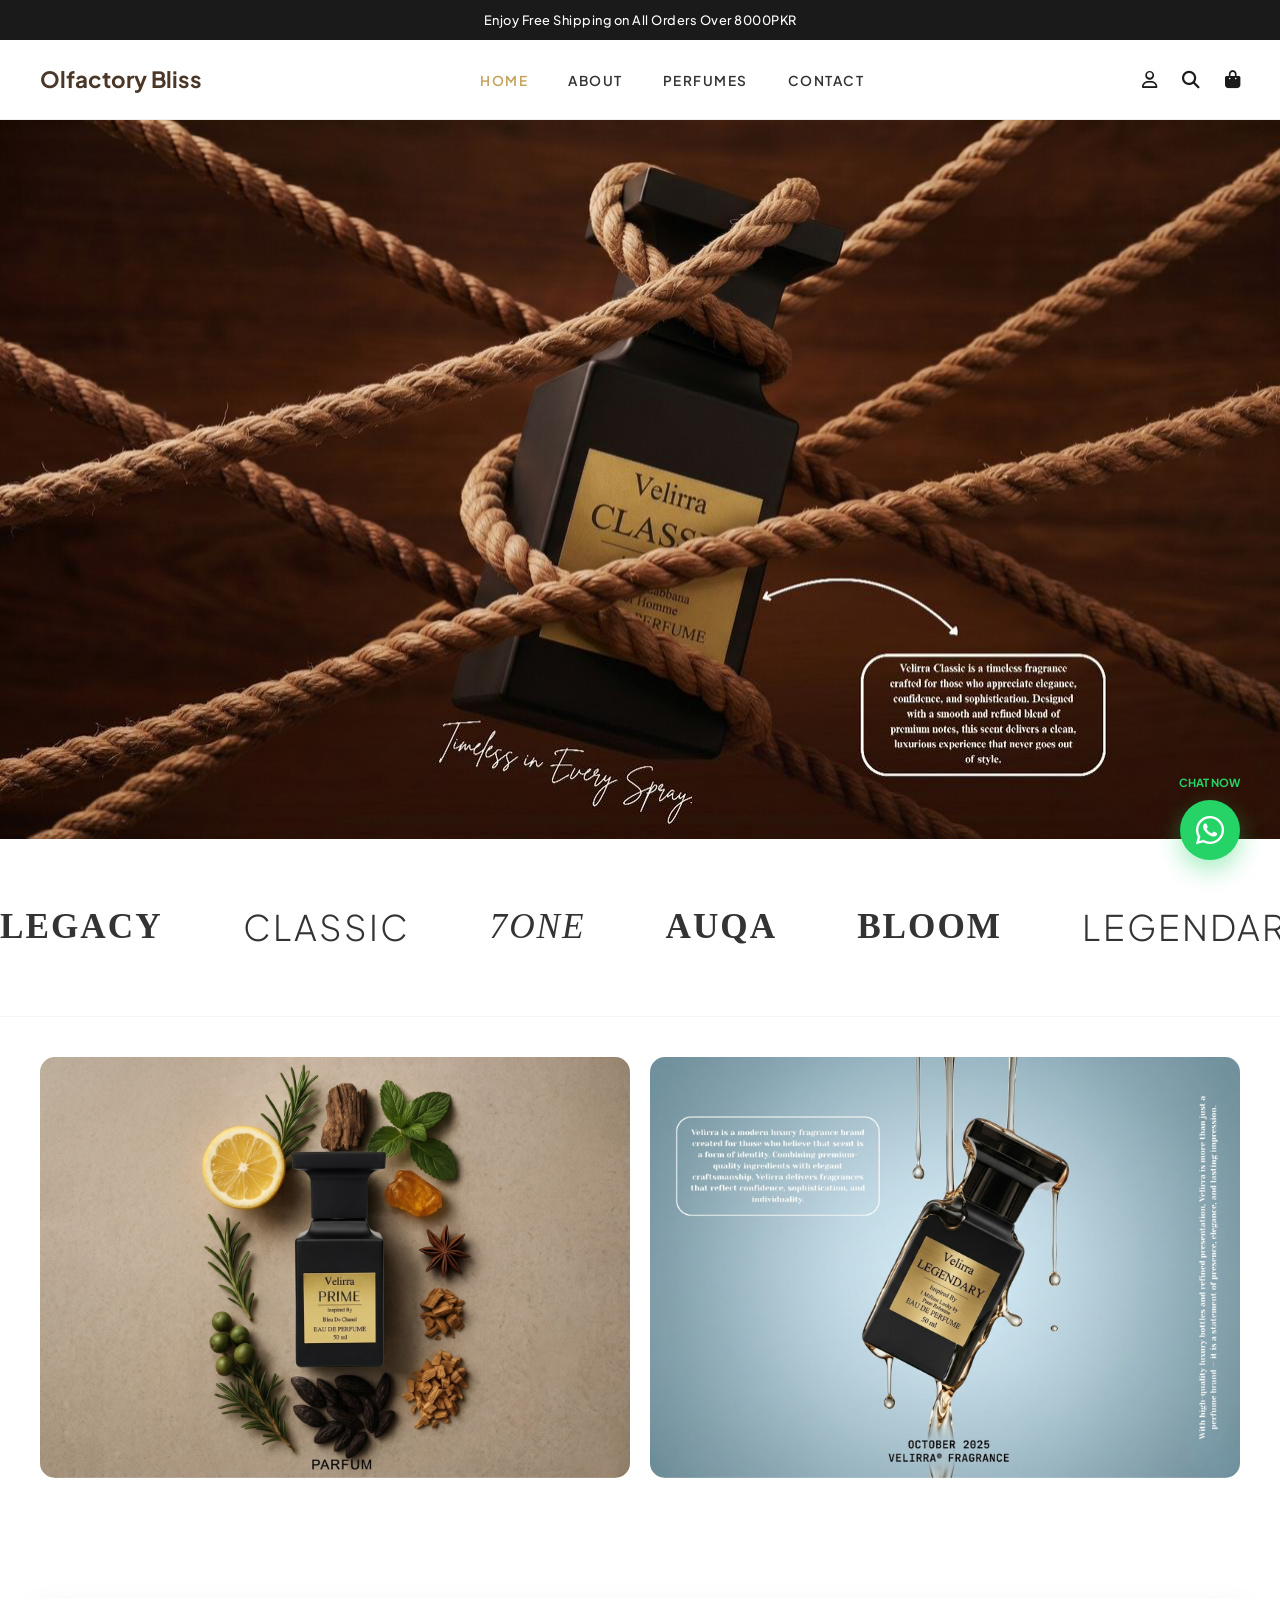
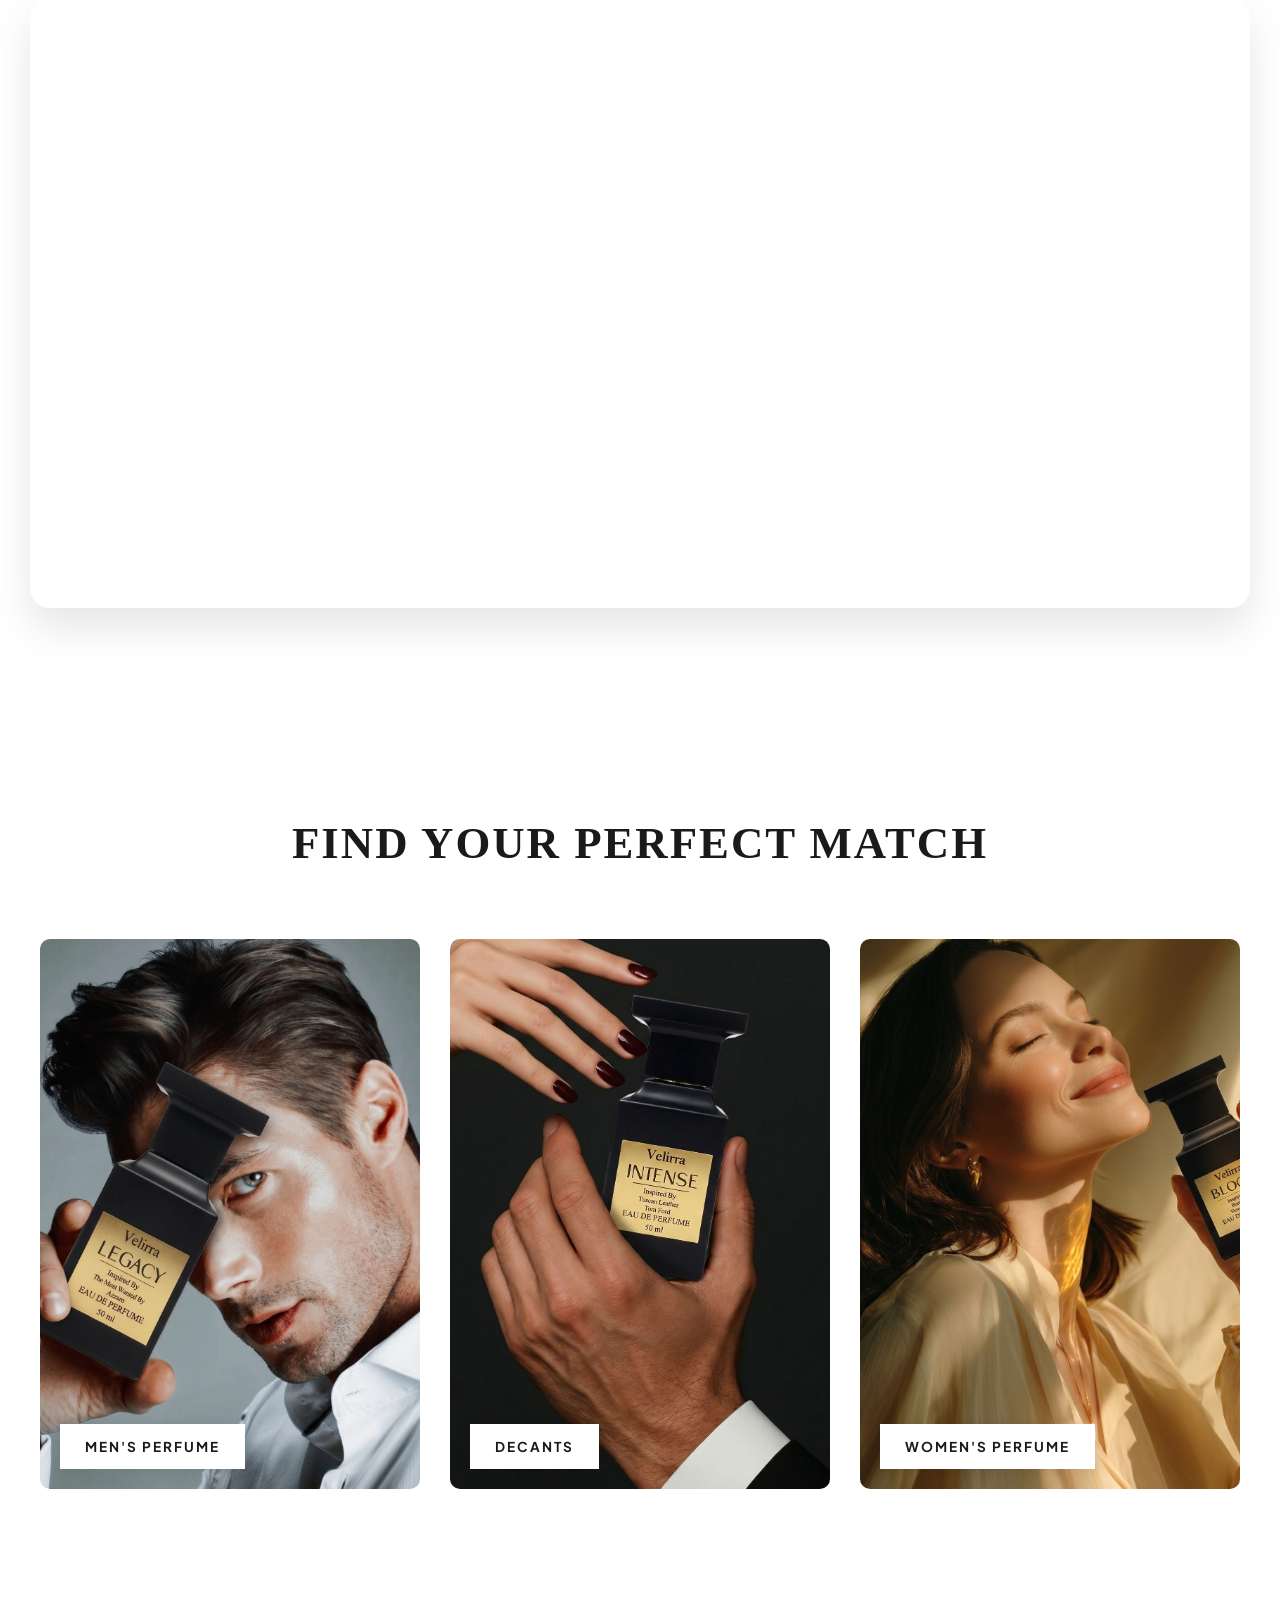
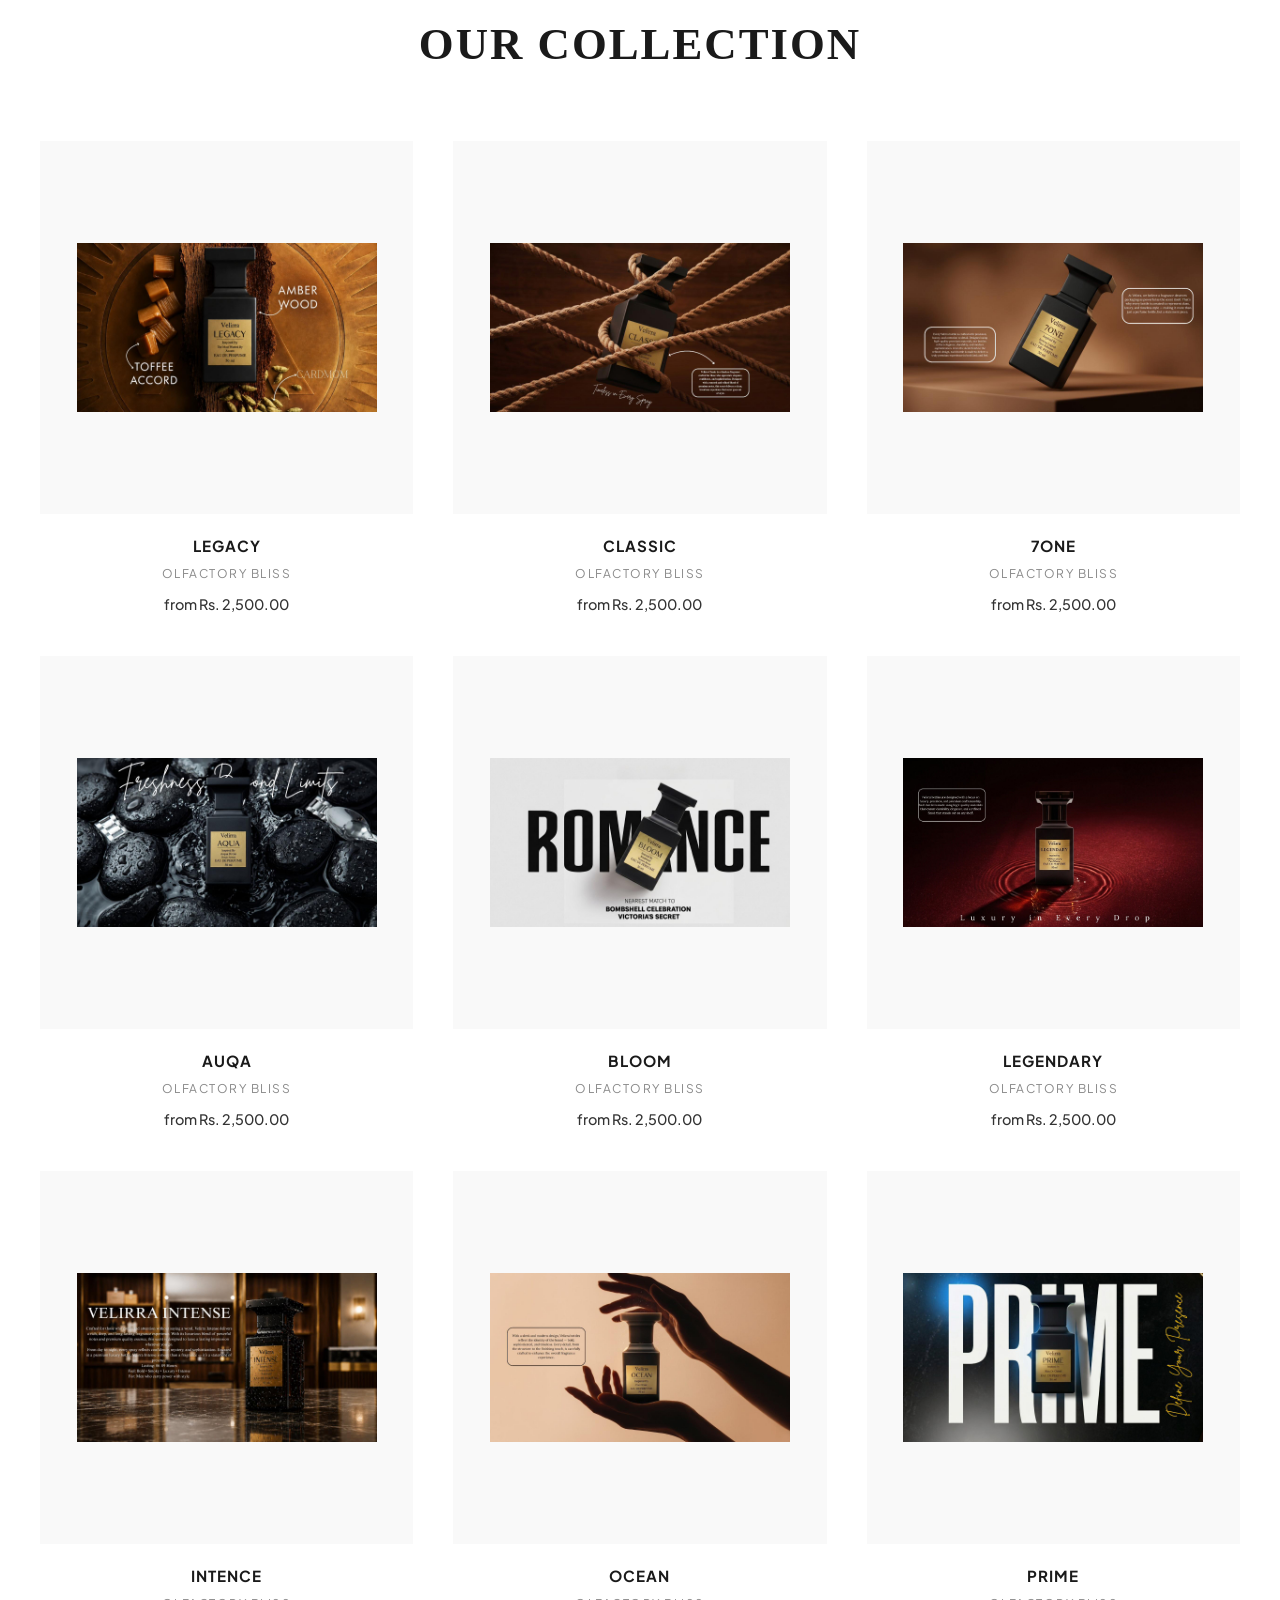
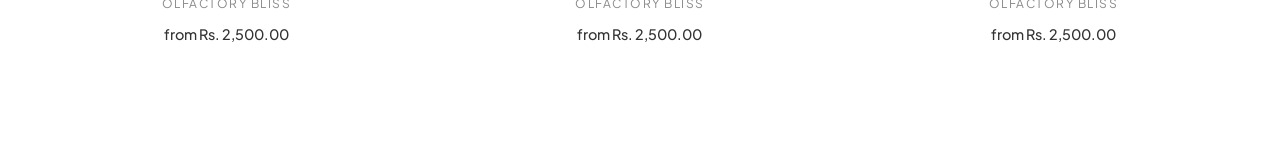
==== index.html @ 588adfa5 "Add files via upload" ====
<!DOCTYPE html>
<html lang="en">

<head>
    <meta charset="UTF-8">
    <meta name="viewport" content="width=device-width, initial-scale=1.0">
    <title>Olfactory Bliss | Luxury Fragrances</title>
    <meta name="description"
        content="Experience the deep, rich tapestry of Arabian fragrance mastery with Olfactory Bliss.">
    <link rel="stylesheet" href="style.css">
    <!-- Google Fonts -->
    <link rel="preconnect" href="https://fonts.googleapis.com">
    <link rel="preconnect" href="https://fonts.gstatic.com" crossorigin>
    <link href="https://fonts.googleapis.com/css2?family=Plus+Jakarta+Sans:wght@300;400;500;600;700&display=swap"
        rel="stylesheet">
    <!-- Font Awesome for Icons -->
    <link rel="stylesheet" href="https://cdnjs.cloudflare.com/ajax/libs/font-awesome/6.5.1/css/all.min.css">
</head>

<body>
    <!-- Top Announcement Bar -->
    <div class="top-bar">
        <p>Enjoy Free Shipping on All Orders Over 8000PKR</p>
    </div>

    <header class="main-header">
        <div class="container header-container">
            <div class="logo">
                <a href="/">
                    <img src="logo.png" alt="Olfactory Bliss" id="main-logo"
                        onerror="this.style.display='none'; this.nextElementSibling.style.display='block'">
                    <span class="logo-text" style="display:none">Olfactory Bliss</span>
                </a>
            </div>

            <nav class="nav-menu">
                <ul>
                    <li><a href="#" class="active">HOME</a></li>
                    <li><a href="#">ABOUT</a></li>
                    <li><a href="#">PERFUMES</a></li>
                    <li><a href="#">CONTACT</a></li>
                </ul>
            </nav>

            <div class="header-actions">
                <a href="#" aria-label="Account"><i class="fa-regular fa-user"></i></a>
                <a href="#" aria-label="Search"><i class="fa-solid fa-magnifying-glass"></i></a>
                <a href="#" aria-label="Cart" class="cart-icon">
                    <i class="fa-solid fa-bag-shopping"></i>
                </a>
            </div>
        </div>
    </header>

    <main>
        <section class="hero">
            <div class="hero-slider" id="hero-slider">
                <div class="slide active" style="background-image: url('legacy.jpeg');"></div>
                <div class="slide" style="background-image: url('classic.jpeg');"></div>
                <div class="slide" style="background-image: url('7one.jpeg');"></div>
                <div class="slide" style="background-image: url('auqa.jpeg');"></div>
                <div class="slide" style="background-image: url('bloom.jpeg');"></div>
                <div class="slide" style="background-image: url('legendary.jpeg');"></div>
                <div class="slide" style="background-image: url('intence.jpeg');"></div>
                <div class="slide" style="background-image: url('ocean.jpeg');"></div>
                <div class="slide" style="background-image: url('prime.jpeg');"></div>
            </div>
        </section>

        <!-- Brand Strip / Marquee -->
        <section class="brand-strip">
            <div class="marquee">
                <div class="marquee-content">
                    <span class="font-serif">LEGACY</span>
                    <span class="font-sans">CLASSIC</span>
                    <span class="font-display">7ONE</span>
                    <span class="font-script">AUQA</span>
                    <span class="font-serif">BLOOM</span>
                    <span class="font-sans">LEGENDARY</span>
                    <span class="font-display">INTENCE</span>
                    <span class="font-script">OCEAN</span>
                    <span class="font-serif">PRIME</span>
                    <!-- Duplicate for seamless loop -->
                    <span class="font-serif">LEGACY</span>
                    <span class="font-sans">CLASSIC</span>
                    <span class="font-display">7ONE</span>
                    <span class="font-script">AUQA</span>
                    <span class="font-serif">BLOOM</span>
                    <span class="font-sans">LEGENDARY</span>
                    <span class="font-display">INTENCE</span>
                    <span class="font-script">OCEAN</span>
                    <span class="font-serif">PRIME</span>
                </div>
            </div>
        </section>

        <!-- Featured Section -->
        <section class="featured-section">
            <div class="container featured-container">
                <div class="featured-card">
                    <img src="prime cover.jpeg" alt="Prime Cover">
                </div>
                <div class="featured-card">
                    <img src="legendary cover.jpeg" alt="Legendary Cover">
                </div>
            </div>
        </section>

        <!-- Video Section -->
        <section class="video-section">
            <div class="video-container">
                <video autoplay muted loop playsinline class="brand-video">
                    <source src="vedio.mp4" type="video/mp4">
                    Your browser does not support the video tag.
                </video>
            </div>
        </section>

        <!-- Match Section -->
        <section class="match-section">
            <div class="container">
                <h2 class="section-title">FIND YOUR PERFECT MATCH</h2>
                <div class="match-grid">
                    <div class="match-card">
                        <img src="men.jpeg" alt="Men's Perfume">
                        <div class="match-label">MEN'S PERFUME</div>
                    </div>
                    <div class="match-card">
                        <img src="unisex.jpeg" alt="Decants">
                        <div class="match-label">DECANTS</div>
                    </div>
                    <div class="match-card">
                        <img src="women.jpeg" alt="Women's Perfume">
                        <div class="match-label">WOMEN'S PERFUME</div>
                    </div>
                </div>
            </div>
        </section>

        <!-- Collection Section -->
        <section class="collection-section">
            <div class="container">
                <h2 class="section-title">OUR COLLECTION</h2>
                <div class="product-grid">
                    <div class="product-card">
                        <div class="product-img-wrapper">
                            <img src="legacy.jpeg" alt="Legacy">
                        </div>
                        <div class="product-info">
                            <h3 class="product-name">LEGACY</h3>
                            <p class="product-brand">OLFACTORY BLISS</p>
                            <p class="product-price">from Rs. 2,500.00</p>
                        </div>
                    </div>
                    <div class="product-card">
                        <div class="product-img-wrapper">
                            <img src="classic.jpeg" alt="Classic">
                        </div>
                        <div class="product-info">
                            <h3 class="product-name">CLASSIC</h3>
                            <p class="product-brand">OLFACTORY BLISS</p>
                            <p class="product-price">from Rs. 2,500.00</p>
                        </div>
                    </div>
                    <div class="product-card">
                        <div class="product-img-wrapper">
                            <img src="7one.jpeg" alt="7One">
                        </div>
                        <div class="product-info">
                            <h3 class="product-name">7ONE</h3>
                            <p class="product-brand">OLFACTORY BLISS</p>
                            <p class="product-price">from Rs. 2,500.00</p>
                        </div>
                    </div>
                    <div class="product-card">
                        <div class="product-img-wrapper">
                            <img src="aqua.jpeg" alt="Auqa">
                        </div>
                        <div class="product-info">
                            <h3 class="product-name">AUQA</h3>
                            <p class="product-brand">OLFACTORY BLISS</p>
                            <p class="product-price">from Rs. 2,500.00</p>
                        </div>
                    </div>
                    <div class="product-card">
                        <div class="product-img-wrapper">
                            <img src="bloom.jpeg" alt="Bloom">
                        </div>
                        <div class="product-info">
                            <h3 class="product-name">BLOOM</h3>
                            <p class="product-brand">OLFACTORY BLISS</p>
                            <p class="product-price">from Rs. 2,500.00</p>
                        </div>
                    </div>
                    <div class="product-card">
                        <div class="product-img-wrapper">
                            <img src="legendary.jpeg" alt="Legendary">
                        </div>
                        <div class="product-info">
                            <h3 class="product-name">LEGENDARY</h3>
                            <p class="product-brand">OLFACTORY BLISS</p>
                            <p class="product-price">from Rs. 2,500.00</p>
                        </div>
                    </div>
                    <div class="product-card">
                        <div class="product-img-wrapper">
                            <img src="intence.jpeg" alt="Intence">
                        </div>
                        <div class="product-info">
                            <h3 class="product-name">INTENCE</h3>
                            <p class="product-brand">OLFACTORY BLISS</p>
                            <p class="product-price">from Rs. 2,500.00</p>
                        </div>
                    </div>
                    <div class="product-card">
                        <div class="product-img-wrapper">
                            <img src="ocean.jpeg" alt="Ocean">
                        </div>
                        <div class="product-info">
                            <h3 class="product-name">OCEAN</h3>
                            <p class="product-brand">OLFACTORY BLISS</p>
                            <p class="product-price">from Rs. 2,500.00</p>
                        </div>
                    </div>
                    <div class="product-card">
                        <div class="product-img-wrapper">
                            <img src="prime.jpeg" alt="Prime">
                        </div>
                        <div class="product-info">
                            <h3 class="product-name">PRIME</h3>
                            <p class="product-brand">OLFACTORY BLISS</p>
                            <p class="product-price">from Rs. 2,500.00</p>
                        </div>
                    </div>
                </div>
            </div>
        </section>

        <!-- WhatsApp Floating Button -->
        <div class="whatsapp-sticky">
            <p class="chat-text">Chat Now</p>
            <a href="https://wa.me/923710738971" target="_blank" class="whatsapp-btn" aria-label="Chat on WhatsApp">
                <i class="fa-brands fa-whatsapp"></i>
            </a>
        </div>
    </main>

    <script src="script.js"></script>
</body>

</html>
---- style.css ----
:root {
    --primary-color: #000000;
    --text-color: #1a1a1a;
    --light-text: #666666;
    --bg-color: #ffffff;
    --accent-gold: #c5a059;
    --whatsapp-green: #25d366;
    --transition: all 0.4s ease;
    --header-height: 80px;
    --top-bar-height: 40px;
}

* {
    margin: 0;
    padding: 0;
    box-sizing: border-box;
}

body {
    font-family: 'Plus Jakarta Sans', sans-serif;
    color: var(--text-color);
    background-color: var(--bg-color);
    line-height: 1.6;
    overflow-x: hidden;
}

a {
    text-decoration: none;
    color: inherit;
    transition: var(--transition);
}

ul {
    list-style: none;
}

.container {
    max-width: 1400px;
    margin: 0 auto;
    padding: 0 40px;
}

/* Top Announcement Bar */
.top-bar {
    height: var(--top-bar-height);
    background-color: #1a1a1a;
    color: white;
    display: flex;
    justify-content: center;
    align-items: center;
    font-size: 0.8rem;
    font-weight: 500;
    letter-spacing: 0.5px;
}

/* Header */
.main-header {
    height: var(--header-height);
    background: white;
    display: flex;
    align-items: center;
    position: sticky;
    top: 0;
    z-index: 1000;
    border-bottom: 1px solid #f0f0f0;
}

.header-container {
    width: 100%;
    display: flex;
    justify-content: space-between;
    align-items: center;
}

.logo img {
    height: 45px;
    width: auto;
}

.logo-text {
    font-size: 1.4rem;
    font-weight: 700;
    color: #4a3728;
}

.nav-menu ul {
    display: flex;
    gap: 40px;
}

.nav-menu ul li a {
    font-size: 0.85rem;
    font-weight: 600;
    letter-spacing: 1.5px;
    color: #333;
    text-transform: uppercase;
}

.nav-menu ul li a:hover,
.nav-menu ul li a.active {
    color: var(--accent-gold);
}

.header-actions {
    display: flex;
    gap: 25px;
    font-size: 1.1rem;
}

/* Hero Slider - Optimized for 2048x1151 */
.hero {
    width: 100%;
    /* Maintain the specific aspect ratio provided */
    aspect-ratio: 2048 / 1151;
    max-width: 2048px;
    margin: 0 auto;
    position: relative;
    overflow: hidden;
    background-color: #ffffff;
}

.hero-slider {
    width: 100%;
    height: 100%;
}

.slide {
    position: absolute;
    top: 0;
    left: 0;
    width: 100%;
    height: 100%;
    /* Ensure the full image is shown */
    background-size: 100% 100%;
    /* Since we've set the aspect ratio of the container, 100% 100% is safe */
    background-position: center;
    background-repeat: no-repeat;
    opacity: 0;
    transition: opacity 0.8s ease-in-out;
}

.slide.active {
    opacity: 1;
}

/* Brand Strip / Marquee */
.brand-strip {
    padding: 60px 0;
    background: #fff;
    overflow: hidden;
    border-bottom: 1px solid #f5f5f5;
}

.marquee {
    display: flex;
    overflow: hidden;
    user-select: none;
}

.marquee-content {
    display: flex;
    gap: 80px;
    animation: scroll 30s linear infinite;
    align-items: center;
}

.marquee-content span {
    font-size: 2.2rem;
    color: #333;
    letter-spacing: 2px;
    white-space: nowrap;
}

/* Different Font Styles */
.font-serif {
    font-family: 'Playfair Display', serif;
    font-weight: 700;
}

.font-sans {
    font-family: 'Plus Jakarta Sans', sans-serif;
    font-weight: 300;
    letter-spacing: 6px;
}

.font-display {
    font-family: 'Playfair Display', serif;
    font-style: italic;
    font-weight: 400;
}

.font-script {
    font-family: 'Playfair Display', serif;
    font-weight: 900;
    letter-spacing: -1px;
}

@keyframes scroll {
    from {
        transform: translateX(0);
    }

    to {
        transform: translateX(-50%);
    }
}

/* Featured Section */
.featured-section {
    padding: 40px 0 100px;
}

.featured-container {
    display: flex;
    gap: 20px;
}

.featured-card {
    flex: 1;
    border-radius: 15px;
    overflow: hidden;
    transition: transform 0.5s ease;
}

.featured-card:hover {
    transform: translateY(-10px);
}

.featured-card img {
    width: 100%;
    height: auto;
    display: block;
    object-fit: cover;
}

/* Match Section */
.match-section {
    padding: 100px 0 60px;
}

.section-title {
    text-align: center;
    font-family: 'Playfair Display', serif;
    font-size: 2.8rem;
    font-weight: 700;
    margin-bottom: 60px;
    letter-spacing: 2px;
}

.match-grid {
    display: grid;
    grid-template-columns: repeat(3, 1fr);
    gap: 30px;
}

.match-card {
    position: relative;
    border-radius: 10px;
    overflow: hidden;
    height: 550px;
}

.match-card img {
    width: 100%;
    height: 100%;
    object-fit: cover;
    transition: transform 0.8s ease;
}

.match-card:hover img {
    transform: scale(1.08);
}

.match-label {
    position: absolute;
    bottom: 20px;
    left: 20px;
    background: white;
    padding: 12px 25px;
    font-size: 0.85rem;
    font-weight: 700;
    letter-spacing: 2px;
    box-shadow: 0 5px 15px rgba(0, 0, 0, 0.1);
}

/* Video Section */
.video-section {
    padding: 20px 0 100px;
}

.video-container {
    width: 100%;
    max-width: 1500px;
    margin: 0 auto;
    padding: 0 30px;
}

.brand-video {
    width: 100%;
    height: auto;
    border-radius: 20px;
    box-shadow: 0 20px 40px rgba(0, 0, 0, 0.1);
    display: block;
}

/* Collection Section */
.collection-section {
    padding: 60px 0 120px;
}

.product-grid {
    display: grid;
    grid-template-columns: repeat(auto-fill, minmax(280px, 1fr));
    gap: 40px;
}

.product-card {
    background: #fff;
    transition: transform 0.4s ease;
    text-align: center;
}

.product-img-wrapper {
    width: 100%;
    aspect-ratio: 1 / 1;
    background: #f9f9f9;
    padding: 20px;
    margin-bottom: 20px;
    display: flex;
    justify-content: center;
    align-items: center;
    overflow: hidden;
}

.product-img-wrapper img {
    max-width: 90%;
    max-height: 90%;
    object-fit: contain;
    transition: transform 0.6s ease;
}

.product-card:hover .product-img-wrapper img {
    transform: scale(1.1);
}

.product-info {
    padding: 0 10px;
}

.product-name {
    font-size: 0.95rem;
    font-weight: 700;
    letter-spacing: 1px;
    color: #1a1a1a;
    margin-bottom: 5px;
    text-transform: uppercase;
}

.product-brand {
    font-size: 0.75rem;
    color: #888;
    margin-bottom: 10px;
    letter-spacing: 1.5px;
}

.product-price {
    font-size: 0.9rem;
    color: #333;
    font-weight: 500;
}

/* Responsive Grid */
@media (max-width: 1200px) {
    .product-grid {
        grid-template-columns: repeat(3, 1fr);
    }
}

@media (max-width: 768px) {
    .product-grid {
        grid-template-columns: repeat(2, 1fr);
        gap: 20px;
    }

    .product-name {
        font-size: 0.85rem;
    }
}

/* WhatsApp Button */
.whatsapp-sticky {
    position: fixed;
    bottom: 40px;
    right: 40px;
    z-index: 1100;
    display: flex;
    flex-direction: column;
    align-items: center;
    gap: 8px;
}

.chat-text {
    font-size: 0.7rem;
    font-weight: 700;
    color: var(--whatsapp-green);
    text-transform: uppercase;
}

.whatsapp-btn {
    width: 60px;
    height: 60px;
    background-color: var(--whatsapp-green);
    color: white;
    border-radius: 50%;
    display: flex;
    justify-content: center;
    align-items: center;
    font-size: 2rem;
    box-shadow: 0 10px 25px rgba(37, 211, 102, 0.4);
    transition: transform 0.3s ease;
}

.whatsapp-btn:hover {
    transform: scale(1.1);
}

/* Responsive */
@media (max-width: 1024px) {
    .nav-menu {
        display: none;
    }
}

@media (max-width: 768px) {
    .hero {
        height: 60vh;
        /* Better for mobile to avoid tiny image */
    }
}
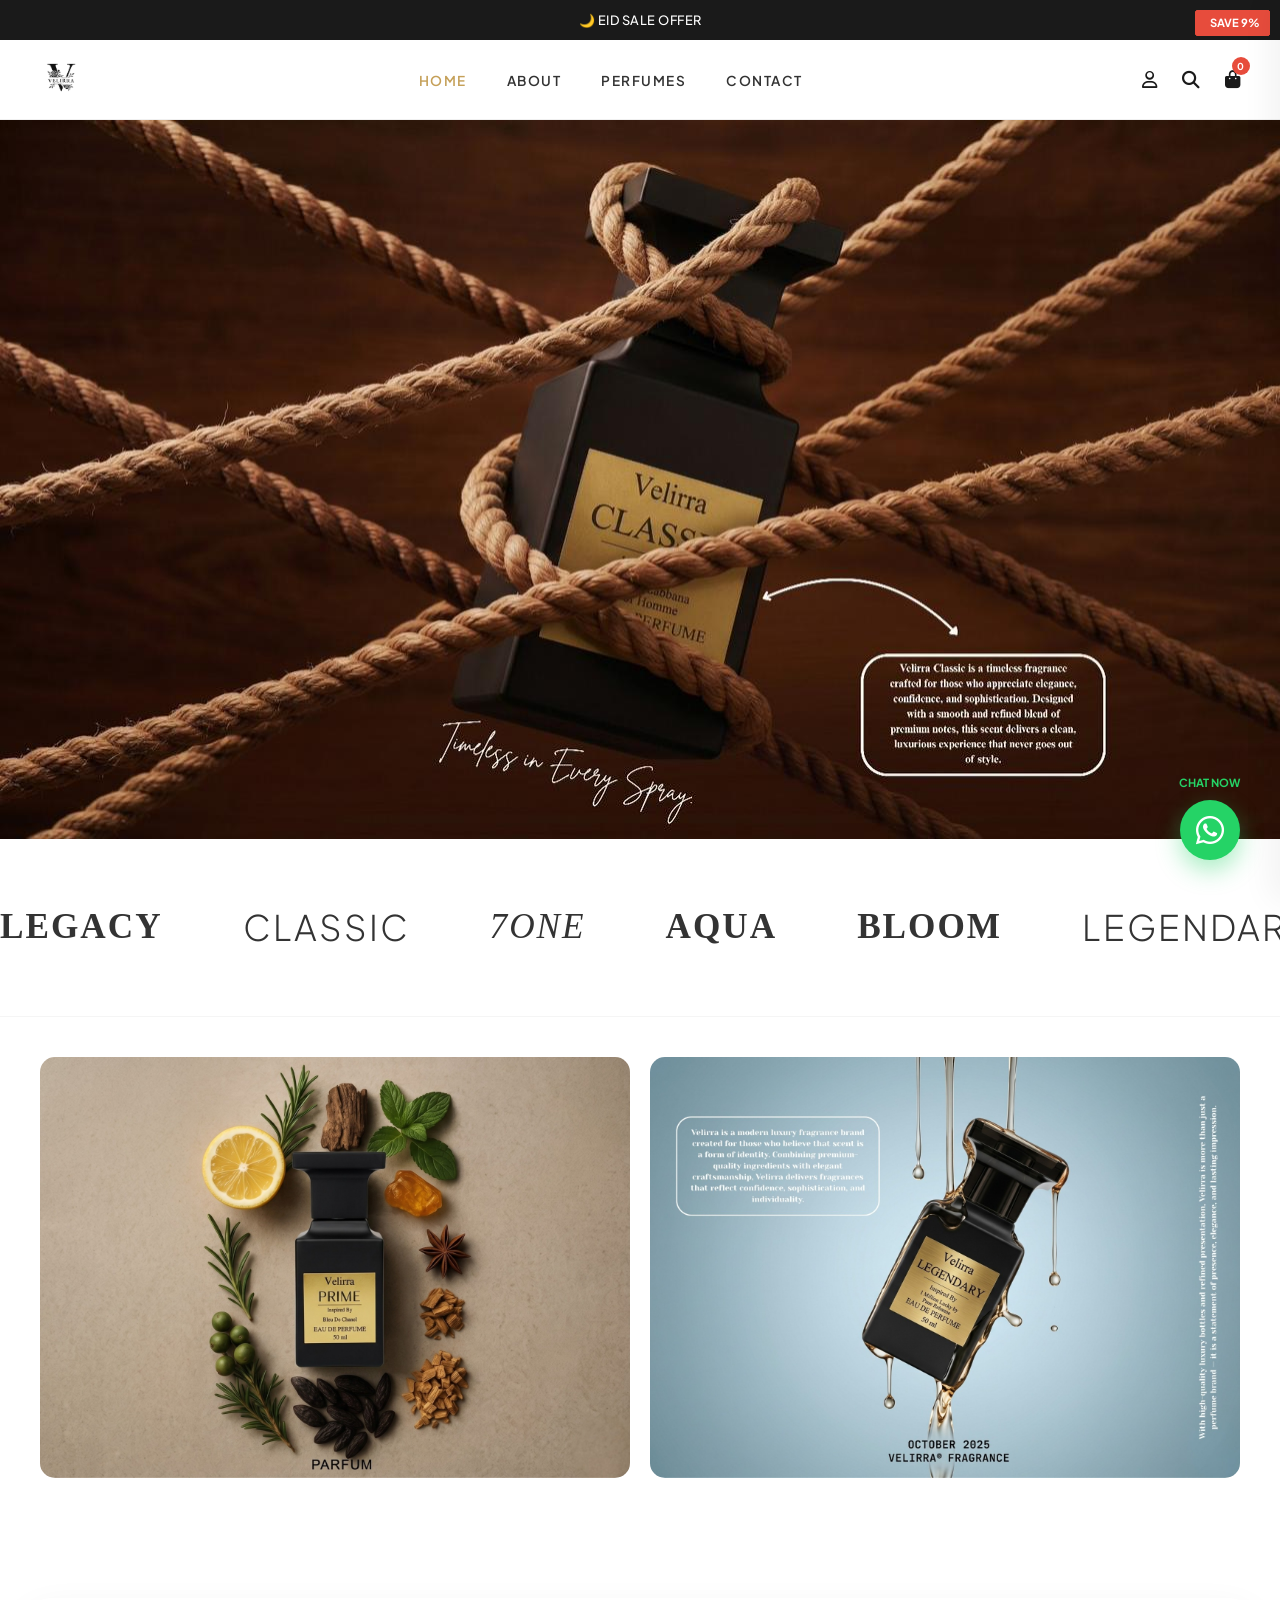
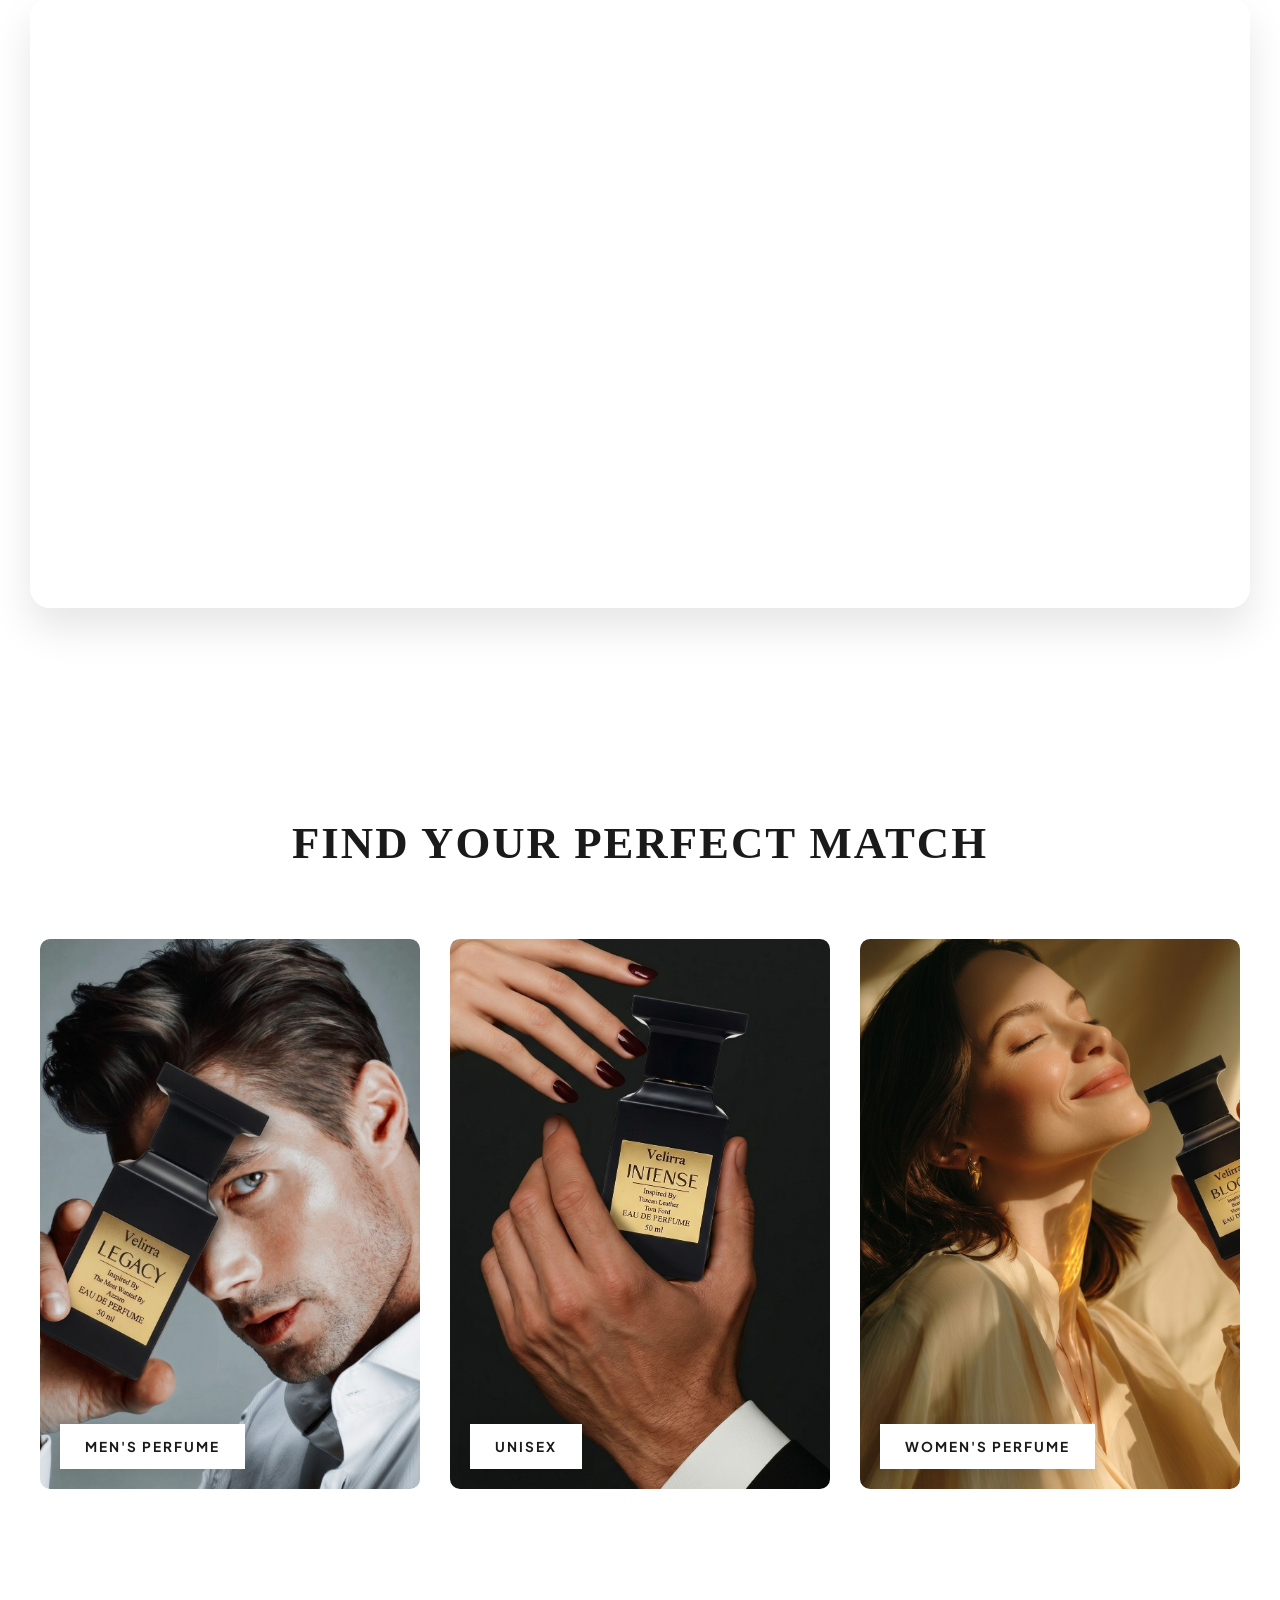
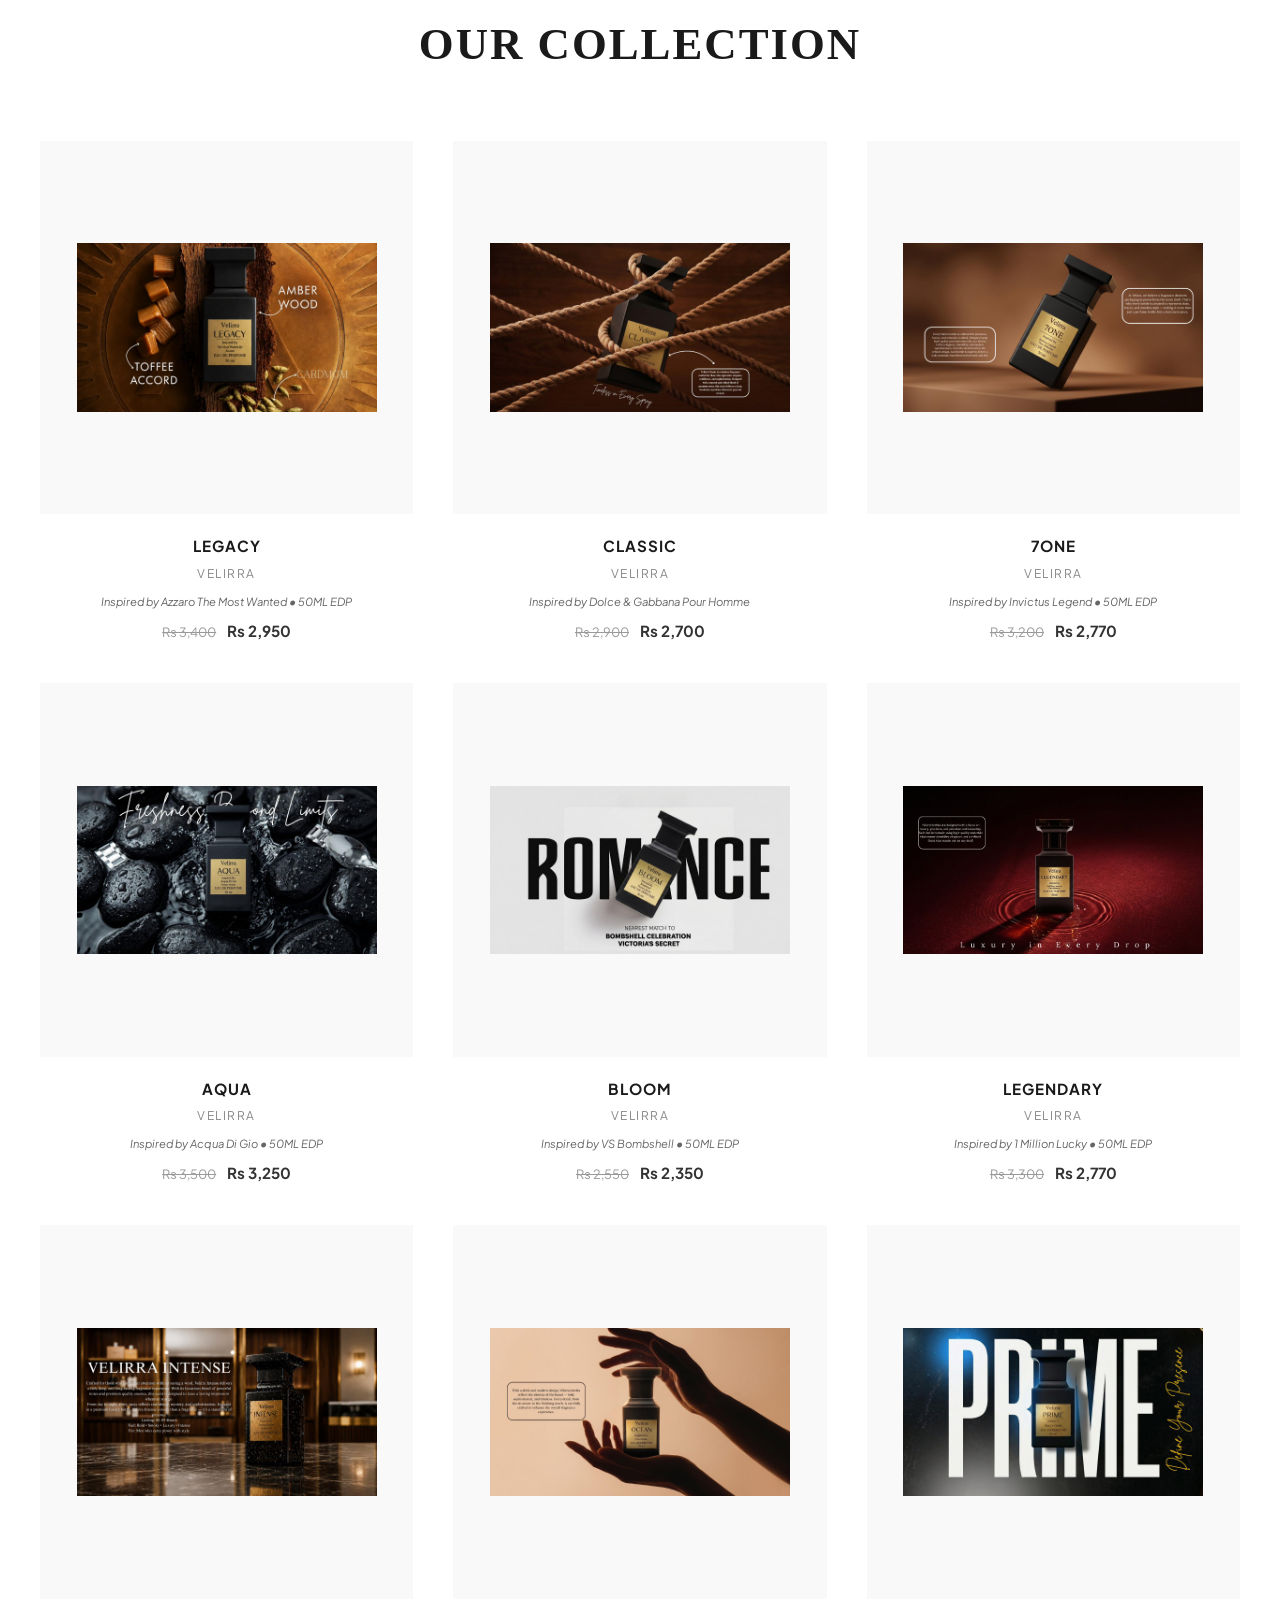
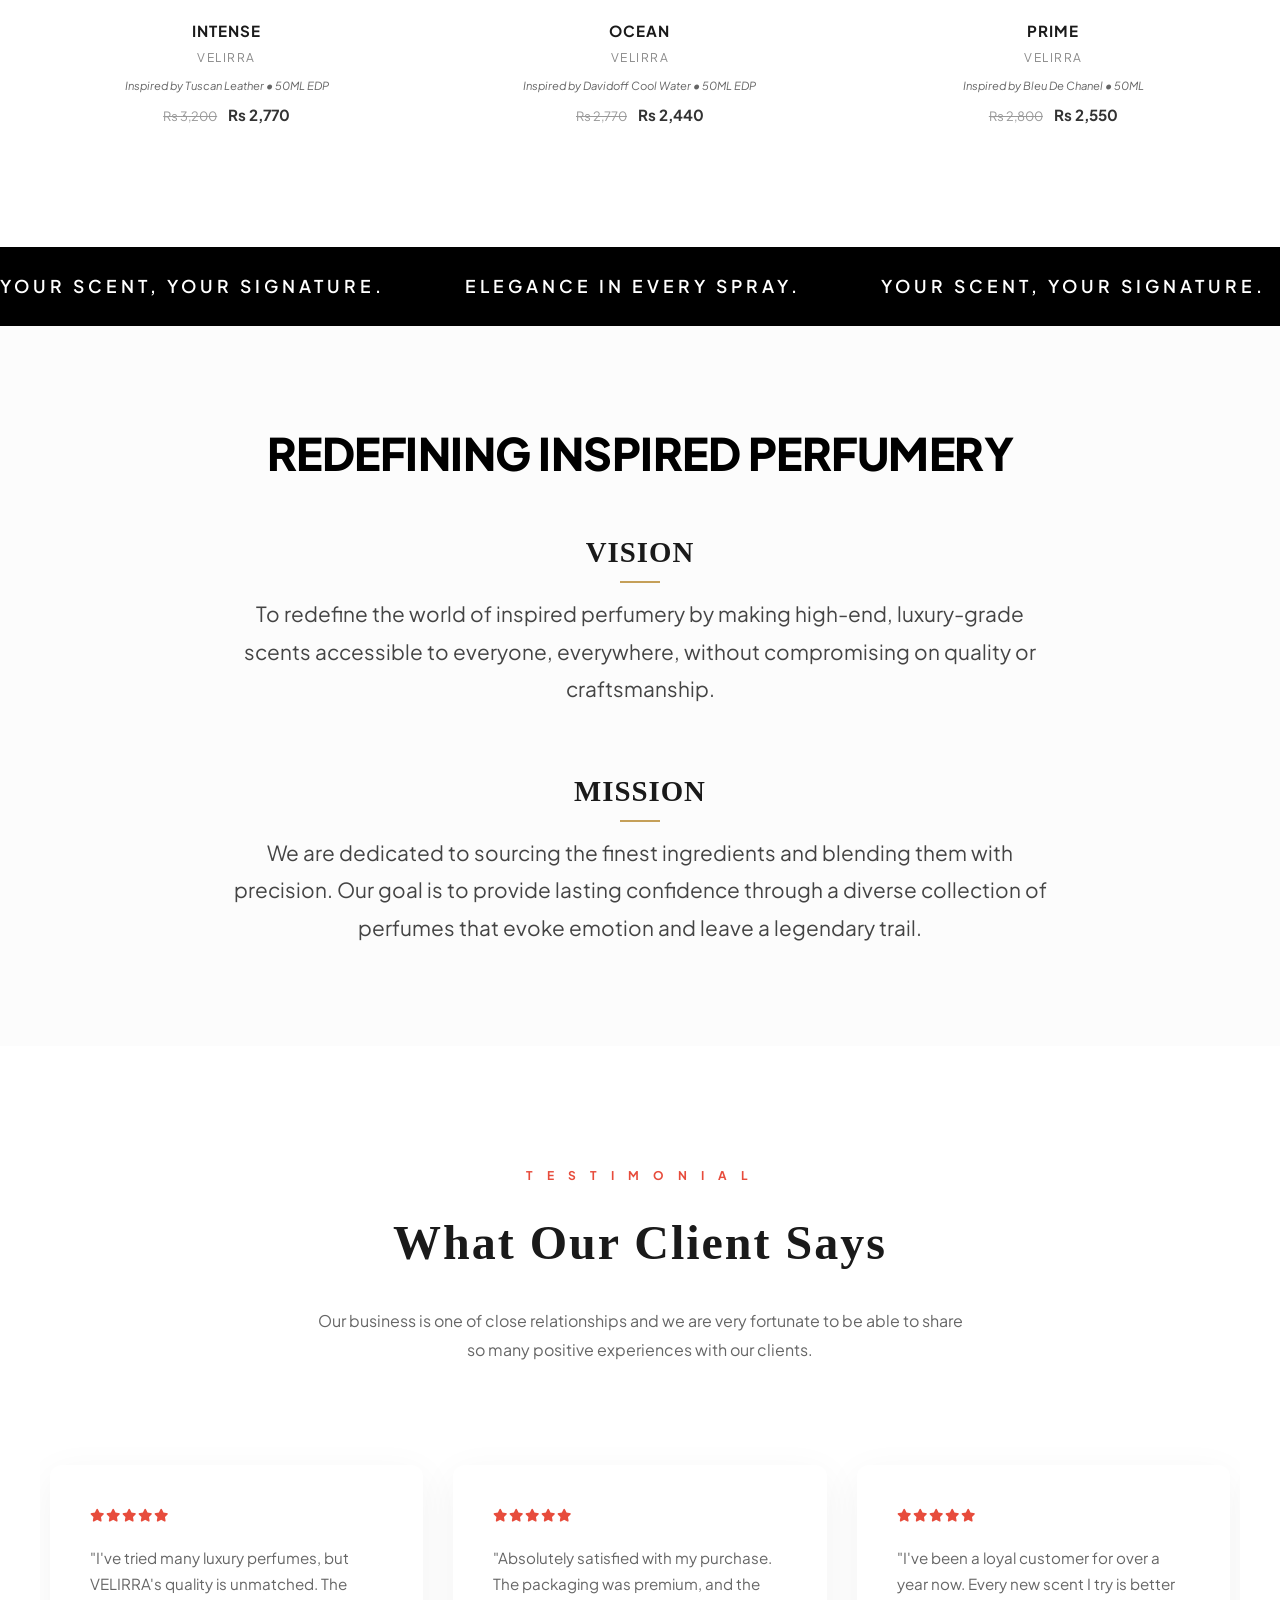
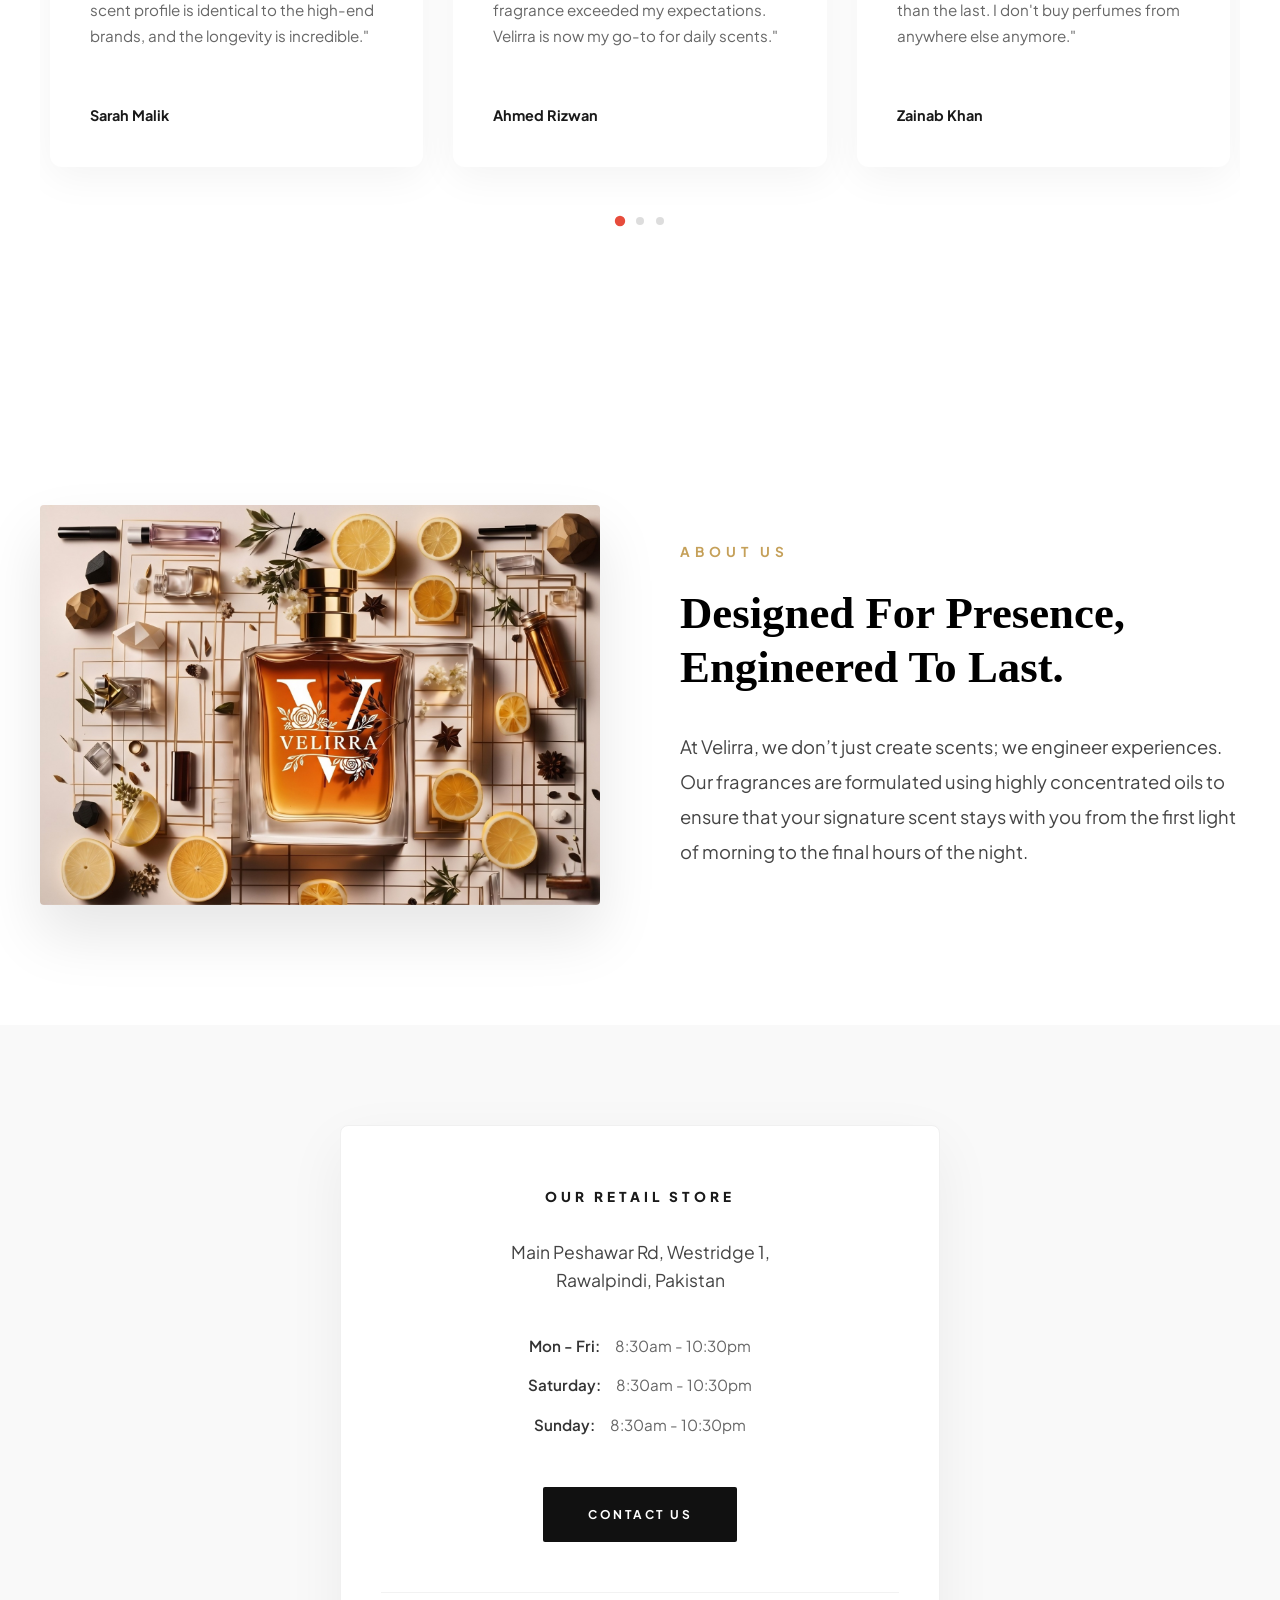
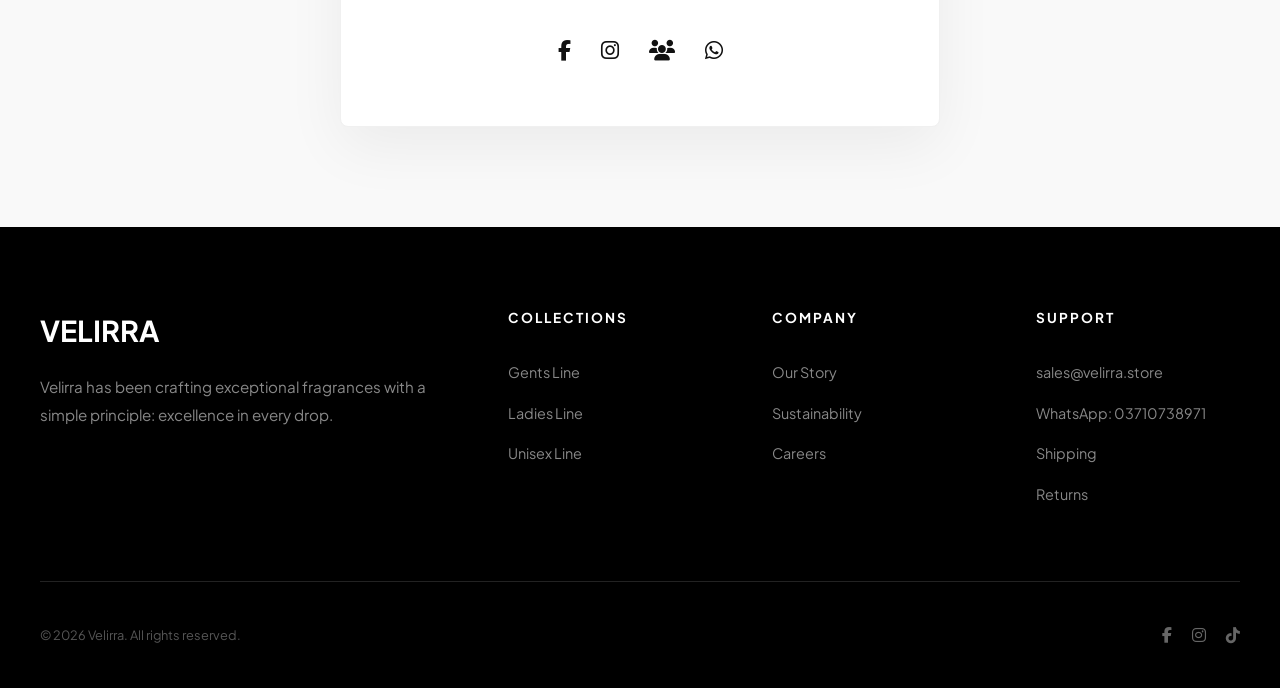
==== commit d8b7bf8b: "Add files via upload" ====
--- a/index.html
+++ b/index.html
@@ -4,9 +4,8 @@
 <head>
     <meta charset="UTF-8">
     <meta name="viewport" content="width=device-width, initial-scale=1.0">
-    <title>Olfactory Bliss | Luxury Fragrances</title>
-    <meta name="description"
-        content="Experience the deep, rich tapestry of Arabian fragrance mastery with Olfactory Bliss.">
+    <title>VELIRRA | Luxury Fragrances</title>
+    <meta name="description" content="Experience the deep, rich tapestry of fragrance mastery with VELIRRA.">
     <link rel="stylesheet" href="style.css">
     <!-- Google Fonts -->
     <link rel="preconnect" href="https://fonts.googleapis.com">
@@ -20,50 +19,91 @@
 <body>
     <!-- Top Announcement Bar -->
     <div class="top-bar">
-        <p>Enjoy Free Shipping on All Orders Over 8000PKR</p>
+        <p>🌙 EID SALE OFFER</p>
     </div>
 
     <header class="main-header">
         <div class="container header-container">
             <div class="logo">
                 <a href="/">
-                    <img src="logo.png" alt="Olfactory Bliss" id="main-logo"
-                        onerror="this.style.display='none'; this.nextElementSibling.style.display='block'">
-                    <span class="logo-text" style="display:none">Olfactory Bliss</span>
+                    <img src="logo.png" alt="VELIRRA" id="main-logo">
                 </a>
             </div>
 
             <nav class="nav-menu">
                 <ul>
                     <li><a href="#" class="active">HOME</a></li>
-                    <li><a href="#">ABOUT</a></li>
-                    <li><a href="#">PERFUMES</a></li>
-                    <li><a href="#">CONTACT</a></li>
+                    <li><a href="#about">ABOUT</a></li>
+                    <li><a href="#perfumes">PERFUMES</a></li>
+                    <li><a href="#contact">CONTACT</a></li>
                 </ul>
             </nav>
 
             <div class="header-actions">
                 <a href="#" aria-label="Account"><i class="fa-regular fa-user"></i></a>
-                <a href="#" aria-label="Search"><i class="fa-solid fa-magnifying-glass"></i></a>
-                <a href="#" aria-label="Cart" class="cart-icon">
+                <a href="#" aria-label="Search" class="search-trigger"><i class="fa-solid fa-magnifying-glass"></i></a>
+                <a href="#" aria-label="Cart" class="cart-trigger">
                     <i class="fa-solid fa-bag-shopping"></i>
+                    <span class="cart-count">0</span>
                 </a>
             </div>
         </div>
     </header>
+
+    <!-- Search Overlay -->
+    <div class="search-overlay">
+        <div class="search-container">
+            <div class="search-header">
+                <input type="text" id="search-input" placeholder="Search for perfumes, notes, inspirations...">
+                <button class="close-search"><i class="fa-solid fa-xmark"></i></button>
+            </div>
+            <div class="search-results" id="search-results"></div>
+        </div>
+    </div>
+
+    <!-- Cart Drawer -->
+    <div class="cart-drawer">
+        <div class="cart-drawer-header">
+            <h3>YOUR CART</h3>
+            <button class="close-cart"><i class="fa-solid fa-xmark"></i></button>
+        </div>
+        <div class="cart-items" id="cart-items-container">
+            <!-- Items will be injected here -->
+            <div class="empty-cart-msg">Your cart is empty</div>
+        </div>
+        <div class="cart-footer">
+            <div class="promo-section">
+                <input type="text" id="promo-input" placeholder="Promo Code">
+                <button id="apply-promo">APPLY</button>
+            </div>
+            <div id="discount-row"
+                style="display: none; justify-content: space-between; margin-bottom: 10px; color: #e74c3c; font-weight: 600;">
+                <span>Discount (20%):</span>
+                <span id="discount-amount">-₨ 0</span>
+            </div>
+            <div class="cart-total">
+                <span>Subtotal:</span>
+                <span id="cart-subtotal">₨ 0</span>
+            </div>
+            <button class="checkout-btn">CHECKOUT ON WHATSAPP</button>
+        </div>
+    </div>
+    <div class="drawer-overlay"></div>
 
     <main>
         <section class="hero">
             <div class="hero-slider" id="hero-slider">
-                <div class="slide active" style="background-image: url('legacy.jpeg');"></div>
-                <div class="slide" style="background-image: url('classic.jpeg');"></div>
-                <div class="slide" style="background-image: url('7one.jpeg');"></div>
-                <div class="slide" style="background-image: url('auqa.jpeg');"></div>
-                <div class="slide" style="background-image: url('bloom.jpeg');"></div>
-                <div class="slide" style="background-image: url('legendary.jpeg');"></div>
-                <div class="slide" style="background-image: url('intence.jpeg');"></div>
-                <div class="slide" style="background-image: url('ocean.jpeg');"></div>
-                <div class="slide" style="background-image: url('prime.jpeg');"></div>
+                <div class="slide active" style="--bg: url('legacy.jpeg'); --mobile-bg: url('legacy_mobile.jpeg');">
+                </div>
+                <div class="slide" style="--bg: url('classic.jpeg'); --mobile-bg: url('classic_mobile.jpeg');"></div>
+                <div class="slide" style="--bg: url('7one.jpeg'); --mobile-bg: url('7one_mobile.jpeg');"></div>
+                <div class="slide" style="--bg: url('aqua.jpeg'); --mobile-bg: url('aqua_mobile.jpeg');"></div>
+                <div class="slide" style="--bg: url('bloom.jpeg'); --mobile-bg: url('bloom_mobile.jpeg');"></div>
+                <div class="slide" style="--bg: url('legendary.jpeg'); --mobile-bg: url('legendary_mobile.jpeg');">
+                </div>
+                <div class="slide" style="--bg: url('intense.jpeg'); --mobile-bg: url('intense_mobile.jpeg');"></div>
+                <div class="slide" style="--bg: url('ocean.jpeg'); --mobile-bg: url('ocean_mobile.jpeg');"></div>
+                <div class="slide" style="--bg: url('prime.jpeg'); --mobile-bg: url('prime_mobile.jpeg');"></div>
             </div>
         </section>
 
@@ -74,20 +114,20 @@
                     <span class="font-serif">LEGACY</span>
                     <span class="font-sans">CLASSIC</span>
                     <span class="font-display">7ONE</span>
-                    <span class="font-script">AUQA</span>
+                    <span class="font-script">AQUA</span>
                     <span class="font-serif">BLOOM</span>
                     <span class="font-sans">LEGENDARY</span>
-                    <span class="font-display">INTENCE</span>
+                    <span class="font-display">INTENSE</span>
                     <span class="font-script">OCEAN</span>
                     <span class="font-serif">PRIME</span>
                     <!-- Duplicate for seamless loop -->
                     <span class="font-serif">LEGACY</span>
                     <span class="font-sans">CLASSIC</span>
                     <span class="font-display">7ONE</span>
-                    <span class="font-script">AUQA</span>
+                    <span class="font-script">AQUA</span>
                     <span class="font-serif">BLOOM</span>
                     <span class="font-sans">LEGENDARY</span>
-                    <span class="font-display">INTENCE</span>
+                    <span class="font-display">INTENSE</span>
                     <span class="font-script">OCEAN</span>
                     <span class="font-serif">PRIME</span>
                 </div>
@@ -106,7 +146,8 @@
             </div>
         </section>
 
-        <!-- Video Section -->
+
+
         <section class="video-section">
             <div class="video-container">
                 <video autoplay muted loop playsinline class="brand-video">
@@ -116,122 +157,221 @@
             </div>
         </section>
 
+
+
         <!-- Match Section -->
         <section class="match-section">
             <div class="container">
                 <h2 class="section-title">FIND YOUR PERFECT MATCH</h2>
                 <div class="match-grid">
-                    <div class="match-card">
+                    <a href="gents.html" class="match-card">
                         <img src="men.jpeg" alt="Men's Perfume">
                         <div class="match-label">MEN'S PERFUME</div>
-                    </div>
-                    <div class="match-card">
+                    </a>
+                    <a href="unisex.html" class="match-card">
                         <img src="unisex.jpeg" alt="Decants">
-                        <div class="match-label">DECANTS</div>
-                    </div>
-                    <div class="match-card">
+                        <div class="match-label">UNISEX</div>
+                    </a>
+                    <a href="ladies.html" class="match-card">
                         <img src="women.jpeg" alt="Women's Perfume">
                         <div class="match-label">WOMEN'S PERFUME</div>
-                    </div>
+                    </a>
                 </div>
             </div>
         </section>
 
         <!-- Collection Section -->
-        <section class="collection-section">
+        <section id="perfumes" class="collection-section">
             <div class="container">
                 <h2 class="section-title">OUR COLLECTION</h2>
                 <div class="product-grid">
-                    <div class="product-card">
-                        <div class="product-img-wrapper">
+                    <!-- Legacy -->
+                    <a href="product-legacy.html" class="product-card">
+                        <div class="product-img-wrapper">
+                            <span class="sale-badge">SAVE 13%</span>
                             <img src="legacy.jpeg" alt="Legacy">
                         </div>
                         <div class="product-info">
                             <h3 class="product-name">LEGACY</h3>
-                            <p class="product-brand">OLFACTORY BLISS</p>
-                            <p class="product-price">from Rs. 2,500.00</p>
-                        </div>
-                    </div>
-                    <div class="product-card">
-                        <div class="product-img-wrapper">
+                            <p class="product-brand">VELIRRA</p>
+                            <p class="product-inspiration">Inspired by Azzaro The Most Wanted • 50ML EDP</p>
+                            <p class="product-price">
+                                <span class="price-original">₨ 3,400</span>
+                                <span class="price-current">₨ 2,950</span>
+                            </p>
+                        </div>
+                    </a>
+                    <!-- Classic -->
+                    <a href="product-classic.html" class="product-card">
+                        <div class="product-img-wrapper">
+                            <span class="sale-badge">SAVE 7%</span>
                             <img src="classic.jpeg" alt="Classic">
                         </div>
                         <div class="product-info">
                             <h3 class="product-name">CLASSIC</h3>
-                            <p class="product-brand">OLFACTORY BLISS</p>
-                            <p class="product-price">from Rs. 2,500.00</p>
-                        </div>
-                    </div>
-                    <div class="product-card">
-                        <div class="product-img-wrapper">
+                            <p class="product-brand">VELIRRA</p>
+                            <p class="product-inspiration">Inspired by Dolce & Gabbana Pour Homme</p>
+                            <p class="product-price">
+                                <span class="price-original">₨ 2,900</span>
+                                <span class="price-current">₨ 2,700</span>
+                            </p>
+                        </div>
+                    </a>
+                    <!-- 7One -->
+                    <a href="product-7one.html" class="product-card">
+                        <div class="product-img-wrapper">
+                            <span class="sale-badge">SAVE 13%</span>
                             <img src="7one.jpeg" alt="7One">
                         </div>
                         <div class="product-info">
                             <h3 class="product-name">7ONE</h3>
-                            <p class="product-brand">OLFACTORY BLISS</p>
-                            <p class="product-price">from Rs. 2,500.00</p>
-                        </div>
-                    </div>
-                    <div class="product-card">
-                        <div class="product-img-wrapper">
-                            <img src="aqua.jpeg" alt="Auqa">
-                        </div>
-                        <div class="product-info">
-                            <h3 class="product-name">AUQA</h3>
-                            <p class="product-brand">OLFACTORY BLISS</p>
-                            <p class="product-price">from Rs. 2,500.00</p>
-                        </div>
-                    </div>
-                    <div class="product-card">
-                        <div class="product-img-wrapper">
+                            <p class="product-brand">VELIRRA</p>
+                            <p class="product-inspiration">Inspired by Invictus Legend • 50ML EDP</p>
+                            <p class="product-price">
+                                <span class="price-original">₨ 3,200</span>
+                                <span class="price-current">₨ 2,770</span>
+                            </p>
+                        </div>
+                    </a>
+                    <!-- Aqua -->
+                    <a href="product-aqua.html" class="product-card">
+                        <div class="product-img-wrapper">
+                            <span class="sale-badge">SAVE 7%</span>
+                            <img src="aqua.jpeg" alt="Aqua">
+                        </div>
+                        <div class="product-info">
+                            <h3 class="product-name">AQUA</h3>
+                            <p class="product-brand">VELIRRA</p>
+                            <p class="product-inspiration">Inspired by Acqua Di Gio • 50ML EDP</p>
+                            <p class="product-price">
+                                <span class="price-original">₨ 3,500</span>
+                                <span class="price-current">₨ 3,250</span>
+                            </p>
+                        </div>
+                    </a>
+                    <!-- Bloom -->
+                    <a href="product-bloom.html" class="product-card">
+                        <div class="product-img-wrapper">
+                            <span class="sale-badge">SAVE 8%</span>
                             <img src="bloom.jpeg" alt="Bloom">
                         </div>
                         <div class="product-info">
                             <h3 class="product-name">BLOOM</h3>
-                            <p class="product-brand">OLFACTORY BLISS</p>
-                            <p class="product-price">from Rs. 2,500.00</p>
-                        </div>
-                    </div>
-                    <div class="product-card">
-                        <div class="product-img-wrapper">
+                            <p class="product-brand">VELIRRA</p>
+                            <p class="product-inspiration">Inspired by VS Bombshell • 50ML EDP</p>
+                            <p class="product-price">
+                                <span class="price-original">₨ 2,550</span>
+                                <span class="price-current">₨ 2,350</span>
+                            </p>
+                        </div>
+                    </a>
+                    <!-- Legendary -->
+                    <a href="product-legendary.html" class="product-card">
+                        <div class="product-img-wrapper">
+                            <span class="sale-badge">SAVE 16%</span>
                             <img src="legendary.jpeg" alt="Legendary">
                         </div>
                         <div class="product-info">
                             <h3 class="product-name">LEGENDARY</h3>
-                            <p class="product-brand">OLFACTORY BLISS</p>
-                            <p class="product-price">from Rs. 2,500.00</p>
-                        </div>
-                    </div>
-                    <div class="product-card">
-                        <div class="product-img-wrapper">
-                            <img src="intence.jpeg" alt="Intence">
-                        </div>
-                        <div class="product-info">
-                            <h3 class="product-name">INTENCE</h3>
-                            <p class="product-brand">OLFACTORY BLISS</p>
-                            <p class="product-price">from Rs. 2,500.00</p>
-                        </div>
-                    </div>
-                    <div class="product-card">
-                        <div class="product-img-wrapper">
+                            <p class="product-brand">VELIRRA</p>
+                            <p class="product-inspiration">Inspired by 1 Million Lucky • 50ML EDP</p>
+                            <p class="product-price">
+                                <span class="price-original">₨ 3,300</span>
+                                <span class="price-current">₨ 2,770</span>
+                            </p>
+                        </div>
+                    </a>
+                    <!-- Intense -->
+                    <a href="product-intense.html" class="product-card">
+                        <div class="product-img-wrapper">
+                            <span class="sale-badge">SAVE 15%</span>
+                            <img src="intense.jpeg" alt="Intense">
+                        </div>
+                        <div class="product-info">
+                            <h3 class="product-name">INTENSE</h3>
+                            <p class="product-brand">VELIRRA</p>
+                            <p class="product-inspiration">Inspired by Tuscan Leather • 50ML EDP</p>
+                            <p class="product-price">
+                                <span class="price-original">₨ 3,200</span>
+                                <span class="price-current">₨ 2,770</span>
+                            </p>
+                        </div>
+                    </a>
+                    <!-- Ocean -->
+                    <a href="product-ocean.html" class="product-card">
+                        <div class="product-img-wrapper">
+                            <span class="sale-badge">SAVE 12%</span>
                             <img src="ocean.jpeg" alt="Ocean">
                         </div>
                         <div class="product-info">
                             <h3 class="product-name">OCEAN</h3>
-                            <p class="product-brand">OLFACTORY BLISS</p>
-                            <p class="product-price">from Rs. 2,500.00</p>
-                        </div>
-                    </div>
-                    <div class="product-card">
-                        <div class="product-img-wrapper">
+                            <p class="product-brand">VELIRRA</p>
+                            <p class="product-inspiration">Inspired by Davidoff Cool Water • 50ML EDP</p>
+                            <p class="product-price">
+                                <span class="price-original">₨ 2,770</span>
+                                <span class="price-current">₨ 2,440</span>
+                            </p>
+                        </div>
+                    </a>
+                    <!-- Prime -->
+                    <a href="product-prime.html" class="product-card">
+                        <div class="product-img-wrapper">
+                            <span class="sale-badge">SAVE 9%</span>
                             <img src="prime.jpeg" alt="Prime">
                         </div>
                         <div class="product-info">
                             <h3 class="product-name">PRIME</h3>
-                            <p class="product-brand">OLFACTORY BLISS</p>
-                            <p class="product-price">from Rs. 2,500.00</p>
-                        </div>
-                    </div>
+                            <p class="product-brand">VELIRRA</p>
+                            <p class="product-inspiration">Inspired by Bleu De Chanel • 50ML</p>
+                            <p class="product-price">
+                                <span class="price-original">₨ 2,800</span>
+                                <span class="price-current">₨ 2,550</span>
+                            </p>
+                        </div>
+                    </a>
+                </div>
+            </div>
+        </section>
+
+        <!-- Slogan Marquee Strip -->
+        <section class="slogan-strip">
+            <div class="marquee">
+                <div class="marquee-content">
+                    <span>Your scent, your signature.</span>
+                    <span>Elegance in every spray.</span>
+                    <span>Your scent, your signature.</span>
+                    <span>Elegance in every spray.</span>
+                    <span>Your scent, your signature.</span>
+                    <span>Elegance in every spray.</span>
+                    <span>Your scent, your signature.</span>
+                    <span>Elegance in every spray.</span>
+                    <!-- Seamless loop duplication -->
+                    <span>Your scent, your signature.</span>
+                    <span>Elegance in every spray.</span>
+                    <span>Your scent, your signature.</span>
+                    <span>Elegance in every spray.</span>
+                    <span>Your scent, your signature.</span>
+                    <span>Elegance in every spray.</span>
+                    <span>Your scent, your signature.</span>
+                    <span>Elegance in every spray.</span>
+                </div>
+            </div>
+        </section>
+
+        <!-- Vision & Mission Section -->
+        <section class="vision-mission">
+            <div class="container text-center-section">
+                <h2 class="extra-large-title">Redefining Inspired Perfumery</h2>
+                <div class="content-block">
+                    <h3>VISION</h3>
+                    <p>To redefine the world of inspired perfumery by making high-end, luxury-grade scents accessible to
+                        everyone, everywhere, without compromising on quality or craftsmanship.</p>
+                </div>
+                <div class="content-block" style="margin-bottom: 0;">
+                    <h3>MISSION</h3>
+                    <p>We are dedicated to sourcing the finest ingredients and blending them with precision. Our goal is
+                        to provide lasting confidence through a diverse collection of perfumes that evoke emotion and
+                        leave a legendary trail.</p>
                 </div>
             </div>
         </section>
@@ -245,6 +385,191 @@
         </div>
     </main>
 
+    <section class="testimonials">
+        <div class="container">
+            <div class="testimonial-header">
+                <span class="testimonial-subtitle">T E S T I M O N I A L</span>
+                <h2 class="section-title">What Our Client Says</h2>
+                <p class="section-description">Our business is one of close relationships and we are very fortunate to
+                    be able to share so many positive experiences with our clients.</p>
+            </div>
+            <div class="testimonial-carousel">
+                <div class="testimonial-track">
+                    <div class="testimonial-card">
+                        <div class="testimonial-stars">
+                            <i class="fa-solid fa-star"></i>
+                            <i class="fa-solid fa-star"></i>
+                            <i class="fa-solid fa-star"></i>
+                            <i class="fa-solid fa-star"></i>
+                            <i class="fa-solid fa-star"></i>
+                        </div>
+                        <p class="testimonial-text">"I've tried many luxury perfumes, but VELIRRA's quality is
+                            unmatched. The
+                            scent profile is identical to the high-end brands, and the longevity is incredible."</p>
+                        <p class="testimonial-author">Sarah Malik</p>
+                    </div>
+                    <div class="testimonial-card">
+                        <div class="testimonial-stars">
+                            <i class="fa-solid fa-star"></i>
+                            <i class="fa-solid fa-star"></i>
+                            <i class="fa-solid fa-star"></i>
+                            <i class="fa-solid fa-star"></i>
+                            <i class="fa-solid fa-star"></i>
+                        </div>
+                        <p class="testimonial-text">"Absolutely satisfied with my purchase. The packaging was premium,
+                            and the
+                            fragrance exceeded my expectations. Velirra is now my go-to for daily scents."</p>
+                        <p class="testimonial-author">Ahmed Rizwan</p>
+                    </div>
+                    <div class="testimonial-card">
+                        <div class="testimonial-stars">
+                            <i class="fa-solid fa-star"></i>
+                            <i class="fa-solid fa-star"></i>
+                            <i class="fa-solid fa-star"></i>
+                            <i class="fa-solid fa-star"></i>
+                            <i class="fa-solid fa-star"></i>
+                        </div>
+                        <p class="testimonial-text">"I've been a loyal customer for over a year now. Every new scent I
+                            try is
+                            better than the last. I don't buy perfumes from anywhere else anymore."</p>
+                        <p class="testimonial-author">Zainab Khan</p>
+                    </div>
+                    <div class="testimonial-card">
+                        <div class="testimonial-stars">
+                            <i class="fa-solid fa-star"></i>
+                            <i class="fa-solid fa-star"></i>
+                            <i class="fa-solid fa-star"></i>
+                            <i class="fa-solid fa-star"></i>
+                            <i class="fa-solid fa-star"></i>
+                        </div>
+                        <p class="testimonial-text">"Finding authentic-smelling inspired perfumes in Pakistan is hard,
+                            but
+                            VELIRRA has earned my trust. Highly recommend to anyone looking for genuine quality."</p>
+                        <p class="testimonial-author">Bilal Sheikh</p>
+                    </div>
+                    <div class="testimonial-card">
+                        <div class="testimonial-stars">
+                            <i class="fa-solid fa-star"></i>
+                            <i class="fa-solid fa-star"></i>
+                            <i class="fa-solid fa-star"></i>
+                            <i class="fa-solid fa-star"></i>
+                            <i class="fa-solid fa-star"></i>
+                        </div>
+                        <p class="testimonial-text">"Exceptional service and even better products. The signature scent I
+                            bought reflects my personality perfectly. Thank you, Velirra, for this excellence!"</p>
+                        <p class="testimonial-author">Ayesha Noor</p>
+                    </div>
+                </div>
+                <div class="carousel-controls">
+                    <span class="dot active"></span>
+                    <span class="dot"></span>
+                    <span class="dot"></span>
+                </div>
+            </div>
+        </div>
+    </section>
+
+    <!-- About Us Section -->
+    <section id="about" class="about-section">
+        <div class="container about-container">
+            <div class="about-image">
+                <img src="velirra.jpeg" alt="VELIRRA Brand Image">
+            </div>
+            <div class="about-content">
+                <span class="about-subtitle">About Us</span>
+                <h2 class="about-title">Designed For Presence, Engineered To Last.</h2>
+                <p class="about-text">
+                    At Velirra, we don’t just create scents; we engineer experiences. Our fragrances are formulated
+                    using highly concentrated oils to ensure that your signature scent stays with you from the first
+                    light of morning to the final hours of the night.
+                </p>
+            </div>
+        </div>
+    </section>
+
+    <!-- Retail Store Section -->
+    <section id="contact" class="store-section">
+        <div class="container">
+            <div class="store-card">
+                <h3>OUR RETAIL STORE</h3>
+                <p class="store-address">Main Peshawar Rd, Westridge 1,<br>Rawalpindi, Pakistan</p>
+                <div class="store-timings">
+                    <div class="timing-row">
+                        <span>Mon - Fri:</span>
+                        <span>8:30am - 10:30pm</span>
+                    </div>
+                    <div class="timing-row">
+                        <span>Saturday:</span>
+                        <span>8:30am - 10:30pm</span>
+                    </div>
+                    <div class="timing-row">
+                        <span>Sunday:</span>
+                        <span>8:30am - 10:30pm</span>
+                    </div>
+                </div>
+                <a href="https://wa.me/923710738971" target="_blank" class="directions-btn">CONTACT US</a>
+
+                <div class="store-socials">
+                    <a href="https://www.facebook.com/share/18ajLgnWNp/?mibextid=wwXIfr" target="_blank"
+                        aria-label="Facebook"><i class="fa-brands fa-facebook-f"></i></a>
+                    <a href="https://www.instagram.com/velirra.store?igsh=NnB3aTUwbzc5dXRn" target="_blank"
+                        aria-label="Instagram"><i class="fa-brands fa-instagram"></i></a>
+                    <a href="https://whatsapp.com/channel/0029VbCTjSlDzgT7cqQIKu0Z" target="_blank"
+                        aria-label="WhatsApp Group"><i class="fa-solid fa-users"></i></a>
+                    <a href="https://wa.me/923710738971" target="_blank" aria-label="WhatsApp Contact"><i
+                            class="fa-brands fa-whatsapp"></i></a>
+                </div>
+            </div>
+        </div>
+    </section>
+
+    <footer>
+        <div class="container footer-container">
+            <div class="footer-brand">
+                <div class="logo">
+                    <span class="logo-text">VELIRRA</span>
+                </div>
+                <p>Velirra has been crafting exceptional fragrances with a simple principle: excellence in every drop.
+                </p>
+            </div>
+            <div class="footer-column">
+                <h4>Collections</h4>
+                <ul>
+                    <li><a href="gents.html">Gents Line</a></li>
+                    <li><a href="ladies.html">Ladies Line</a></li>
+                    <li><a href="unisex.html">Unisex Line</a></li>
+                </ul>
+            </div>
+            <div class="footer-column">
+                <h4>Company</h4>
+                <ul>
+                    <li><a href="#">Our Story</a></li>
+                    <li><a href="#">Sustainability</a></li>
+                    <li><a href="#">Careers</a></li>
+                </ul>
+            </div>
+            <div class="footer-column">
+                <h4>Support</h4>
+                <ul>
+                    <li><a href="mailto:sales@velirra.store">sales@velirra.store</a></li>
+                    <li><a href="https://wa.me/923710738971">WhatsApp: 03710738971</a></li>
+                    <li><a href="#">Shipping</a></li>
+                    <li><a href="#">Returns</a></li>
+                </ul>
+            </div>
+        </div>
+        <div class="container">
+            <div class="footer-bottom">
+                <p>&copy; 2026 Velirra. All rights reserved.</p>
+                <div class="social-links" style="display: flex; gap: 20px;">
+                    <a href="#" style="color: #666;"><i class="fa-brands fa-facebook-f"></i></a>
+                    <a href="#" style="color: #666;"><i class="fa-brands fa-instagram"></i></a>
+                    <a href="#" style="color: #666;"><i class="fa-brands fa-tiktok"></i></a>
+                </div>
+            </div>
+        </div>
+    </footer>
+
     <script src="script.js"></script>
 </body>
 
--- a/style.css
+++ b/style.css
@@ -1,3 +1,7 @@
+html {
+    scroll-behavior: smooth;
+}
+
 :root {
     --primary-color: #000000;
     --text-color: #1a1a1a;
@@ -73,7 +77,7 @@
 }
 
 .logo img {
-    height: 45px;
+    height: 50px;
     width: auto;
 }
 
@@ -110,7 +114,6 @@
 /* Hero Slider - Optimized for 2048x1151 */
 .hero {
     width: 100%;
-    /* Maintain the specific aspect ratio provided */
     aspect-ratio: 2048 / 1151;
     max-width: 2048px;
     margin: 0 auto;
@@ -130,9 +133,8 @@
     left: 0;
     width: 100%;
     height: 100%;
-    /* Ensure the full image is shown */
+    background-image: var(--bg);
     background-size: 100% 100%;
-    /* Since we've set the aspect ratio of the container, 100% 100% is safe */
     background-position: center;
     background-repeat: no-repeat;
     opacity: 0;
@@ -141,6 +143,19 @@
 
 .slide.active {
     opacity: 1;
+}
+
+@media (max-width: 768px) {
+    .hero {
+        aspect-ratio: 9 / 16;
+        /* Portrait for mobile */
+    }
+
+    .slide {
+        background-image: var(--mobile-bg);
+        background-size: cover;
+        /* Cover better for mobile aspect ratios */
+    }
 }
 
 /* Brand Strip / Marquee */
@@ -169,6 +184,25 @@
     color: #333;
     letter-spacing: 2px;
     white-space: nowrap;
+}
+
+/* Slogan Strip */
+.slogan-strip {
+    background: #000;
+    padding: 25px 0;
+    overflow: hidden;
+}
+
+.slogan-strip .marquee-content {
+    animation-duration: 20s;
+}
+
+.slogan-strip .marquee-content span {
+    color: #fff;
+    font-size: 1.1rem;
+    font-weight: 600;
+    text-transform: uppercase;
+    letter-spacing: 4px;
 }
 
 /* Different Font Styles */
@@ -308,6 +342,50 @@
     padding: 60px 0 120px;
 }
 
+.filter-controls {
+    display: flex;
+    justify-content: center;
+    gap: 30px;
+    margin-bottom: 50px;
+}
+
+.filter-btn {
+    background: none;
+    border: none;
+    font-size: 0.8rem;
+    font-weight: 700;
+    letter-spacing: 2px;
+    text-transform: uppercase;
+    color: #999;
+    cursor: pointer;
+    padding: 8px 0;
+    position: relative;
+    transition: all 0.3s ease;
+}
+
+.filter-btn::after {
+    content: '';
+    position: absolute;
+    bottom: 0;
+    left: 0;
+    width: 0;
+    height: 2px;
+    background: #1a1a1a;
+    transition: width 0.3s ease;
+}
+
+.filter-btn.active {
+    color: #1a1a1a;
+}
+
+.filter-btn.active::after {
+    width: 100%;
+}
+
+.filter-btn:hover {
+    color: #1a1a1a;
+}
+
 .product-grid {
     display: grid;
     grid-template-columns: repeat(auto-fill, minmax(280px, 1fr));
@@ -316,8 +394,11 @@
 
 .product-card {
     background: #fff;
-    transition: transform 0.4s ease;
+    transition: transform 0.4s ease, opacity 0.4s ease;
     text-align: center;
+    text-decoration: none;
+    color: inherit;
+    display: block;
 }
 
 .product-img-wrapper {
@@ -364,9 +445,103 @@
 }
 
 .product-price {
-    font-size: 0.9rem;
+    font-size: 0.95rem;
     color: #333;
-    font-weight: 500;
+}
+
+.price-original {
+    text-decoration: line-through;
+    color: #999;
+    font-size: 0.8rem;
+    margin-right: 8px;
+}
+
+.price-current {
+    font-weight: 700;
+}
+
+.sale-badge {
+    position: absolute;
+    top: 10px;
+    right: 10px;
+    background: #e74c3c;
+    color: white;
+    padding: 4px 10px;
+    font-size: 0.7rem;
+    font-weight: 700;
+    border-radius: 4px;
+    z-index: 10;
+}
+
+.product-inspiration {
+    font-size: 0.7rem;
+    color: #666;
+    margin-bottom: 8px;
+    font-style: italic;
+}
+
+/* Vision & Mission Section */
+.vision-mission {
+    padding: 100px 0;
+    background-color: #fcfcfc;
+}
+
+.text-center-section {
+    max-width: 900px;
+    margin: 0 auto;
+    text-align: center;
+}
+
+.extra-large-title {
+    font-size: 2.8rem;
+    font-weight: 800;
+    line-height: 1.2;
+    margin-bottom: 50px;
+    color: #000;
+    text-transform: uppercase;
+    letter-spacing: -0.5px;
+}
+
+.content-block {
+    margin-bottom: 60px;
+}
+
+.content-block h3 {
+    font-family: 'Playfair Display', serif;
+    font-size: 1.8rem;
+    font-weight: 700;
+    margin-bottom: 20px;
+    letter-spacing: 1px;
+    position: relative;
+    display: inline-block;
+}
+
+.content-block h3::after {
+    content: '';
+    position: absolute;
+    bottom: -8px;
+    left: 50%;
+    transform: translateX(-50%);
+    width: 40px;
+    height: 2px;
+    background: var(--accent-gold);
+}
+
+.content-block p {
+    font-size: 1.3rem;
+    color: #444;
+    line-height: 1.8;
+    font-weight: 400;
+}
+
+@media (max-width: 768px) {
+    .extra-large-title {
+        font-size: 2rem;
+    }
+
+    .content-block h3 {
+        font-size: 1.5rem;
+    }
 }
 
 /* Responsive Grid */
@@ -436,4 +611,966 @@
         height: 60vh;
         /* Better for mobile to avoid tiny image */
     }
+}
+
+/* Footer */
+footer {
+    background-color: #000;
+    color: #fff;
+    padding: 80px 0 40px;
+}
+
+.footer-container {
+    display: grid;
+    grid-template-columns: 2fr 1fr 1fr 1fr;
+    gap: 60px;
+    margin-bottom: 60px;
+}
+
+.footer-brand .logo-text {
+    color: #fff;
+    font-size: 1.8rem;
+}
+
+.footer-brand p {
+    margin-top: 20px;
+    color: #888;
+    font-size: 0.95rem;
+    line-height: 1.8;
+}
+
+.footer-column h4 {
+    font-size: 0.85rem;
+    font-weight: 700;
+    letter-spacing: 2px;
+    margin-bottom: 30px;
+    text-transform: uppercase;
+    color: #fff;
+}
+
+.footer-column ul li {
+    margin-bottom: 15px;
+}
+
+.footer-column ul li a {
+    color: #888;
+    font-size: 0.9rem;
+}
+
+.footer-column ul li a:hover {
+    color: var(--accent-gold);
+}
+
+.footer-bottom {
+    border-top: 1px solid #222;
+    padding-top: 40px;
+    display: flex;
+    justify-content: space-between;
+    align-items: center;
+}
+
+.footer-bottom p {
+    color: #555;
+    font-size: 0.8rem;
+}
+
+@media (max-width: 992px) {
+    .footer-container {
+        grid-template-columns: 1fr 1fr;
+    }
+}
+
+@media (max-width: 576px) {
+    .footer-container {
+        grid-template-columns: 1fr;
+        gap: 40px;
+    }
+}
+
+/* Testimonials Section */
+.testimonials {
+    padding: 120px 0;
+    background-color: #fff;
+}
+
+.testimonial-header {
+    text-align: center;
+    margin-bottom: 80px;
+}
+
+.testimonial-subtitle {
+    display: block;
+    color: #e74c3c;
+    font-size: 0.75rem;
+    font-weight: 700;
+    letter-spacing: 6px;
+    text-transform: uppercase;
+    margin-bottom: 20px;
+}
+
+.testimonial-header .section-title {
+    font-size: 3rem;
+    margin-bottom: 25px;
+    text-transform: capitalize;
+}
+
+.section-description {
+    max-width: 650px;
+    margin: 0 auto;
+    color: #666;
+    line-height: 1.8;
+}
+
+.testimonial-carousel {
+    max-width: 1200px;
+    margin: 0 auto;
+    overflow: hidden;
+    position: relative;
+    padding: 20px 10px 40px;
+}
+
+.testimonial-track {
+    display: flex;
+    gap: 30px;
+    transition: transform 0.8s cubic-bezier(0.65, 0, 0.35, 1);
+}
+
+.testimonial-card {
+    min-width: calc(33.333% - 20px);
+    background: #ffffff;
+    padding: 40px;
+    border-radius: 12px;
+    box-shadow: 0 10px 40px rgba(0, 0, 0, 0.05);
+    transition: transform 0.3s ease;
+    display: flex;
+    flex-direction: column;
+}
+
+.testimonial-card:hover {
+    transform: translateY(-10px);
+}
+
+.testimonial-stars {
+    color: #e74c3c;
+    margin-bottom: 20px;
+    font-size: 0.8rem;
+}
+
+.testimonial-text {
+    font-size: 0.95rem;
+    color: #666;
+    line-height: 1.7;
+    margin-bottom: 30px;
+    flex-grow: 1;
+}
+
+.testimonial-author {
+    font-size: 0.9rem;
+    font-weight: 700;
+    color: #1a1a1a;
+}
+
+
+.carousel-controls {
+    display: flex;
+    justify-content: center;
+    gap: 12px;
+    margin-top: 50px;
+}
+
+.dot {
+    width: 8px;
+    height: 8px;
+    background: #ddd;
+    border-radius: 50%;
+    cursor: pointer;
+    transition: all 0.3s ease;
+}
+
+.dot.active {
+    background: #e74c3c;
+    transform: scale(1.3);
+}
+
+@media (max-width: 768px) {
+    .testimonial-text {
+        font-size: 1.2rem;
+    }
+
+    .testimonial-card {
+        padding: 20px;
+    }
+}
+
+@media (max-width: 1024px) {
+    .testimonial-card {
+        min-width: calc(50% - 15px);
+    }
+}
+
+@media (max-width: 768px) {
+    .testimonial-card {
+        min-width: 100%;
+    }
+
+    .testimonial-header .section-title {
+        font-size: 2.2rem;
+    }
+}
+
+/* About Us Section */
+.about-section {
+    padding: 120px 0;
+    background: #fff;
+    overflow: hidden;
+}
+
+.about-container {
+    display: flex;
+    align-items: center;
+    gap: 80px;
+}
+
+.about-image {
+    flex: 1;
+    position: relative;
+}
+
+.about-image img {
+    width: 100%;
+    border-radius: 4px;
+    box-shadow: 0 30px 60px rgba(0, 0, 0, 0.1);
+    display: block;
+}
+
+/* Subtle accent for image */
+.about-image::after {
+    content: '';
+    position: absolute;
+    top: -20px;
+    left: -20px;
+    width: 100px;
+    height: 100px;
+    border-top: 2px solid var(--accent-gold);
+    border-left: 2px solid var(--accent-gold);
+    z-index: -1;
+}
+
+.about-content {
+    flex: 1;
+}
+
+.about-subtitle {
+    display: block;
+    color: var(--accent-gold);
+    font-size: 0.85rem;
+    font-weight: 700;
+    letter-spacing: 5px;
+    text-transform: uppercase;
+    margin-bottom: 25px;
+}
+
+.about-title {
+    font-family: 'Playfair Display', serif;
+    font-size: 2.8rem;
+    line-height: 1.2;
+    margin-bottom: 35px;
+    color: #000;
+}
+
+.about-text {
+    font-size: 1.15rem;
+    color: #444;
+    line-height: 1.9;
+    font-weight: 400;
+}
+
+@media (max-width: 992px) {
+    .about-container {
+        flex-direction: column;
+        gap: 60px;
+        text-align: center;
+    }
+
+    .about-image img {
+        max-width: 600px;
+        margin: 0 auto;
+    }
+
+    .about-subtitle {
+        margin-bottom: 15px;
+    }
+
+    .about-title {
+        font-size: 2.2rem;
+        margin-bottom: 25px;
+    }
+}
+
+/* Store Timing Section */
+.store-section {
+    padding: 100px 0;
+    background-color: #f9f9f9;
+    text-align: center;
+}
+
+.store-card {
+    background: #fff;
+    max-width: 600px;
+    margin: 0 auto;
+    padding: 60px 40px;
+    border-radius: 8px;
+    box-shadow: 0 20px 60px rgba(0, 0, 0, 0.06);
+    border: 1px solid #f0f0f0;
+}
+
+.store-card h3 {
+    font-size: 0.85rem;
+    font-weight: 800;
+    letter-spacing: 4px;
+    text-transform: uppercase;
+    color: #1a1a1a;
+    margin-bottom: 30px;
+}
+
+.store-address {
+    font-size: 1.1rem;
+    color: #444;
+    line-height: 1.6;
+    margin-bottom: 40px;
+}
+
+.store-timings {
+    margin-bottom: 50px;
+}
+
+.timing-row {
+    font-size: 0.95rem;
+    color: #666;
+    margin-bottom: 15px;
+    display: flex;
+    justify-content: center;
+    gap: 15px;
+}
+
+.timing-row span:first-child {
+    font-weight: 600;
+    color: #333;
+}
+
+.directions-btn {
+    display: inline-block;
+    background: #111;
+    color: #fff;
+    padding: 18px 45px;
+    text-decoration: none;
+    font-weight: 700;
+    font-size: 0.75rem;
+    letter-spacing: 2.5px;
+    text-transform: uppercase;
+    transition: all 0.4s cubic-bezier(0.165, 0.84, 0.44, 1);
+    border-radius: 2px;
+}
+
+.directions-btn:hover {
+    background: #e74c3c;
+    transform: translateY(-5px);
+    box-shadow: 0 10px 20px rgba(0, 0, 0, 0.1);
+}
+
+.store-socials {
+    display: flex;
+    justify-content: center;
+    gap: 30px;
+    margin-top: 50px;
+    padding-top: 40px;
+    border-top: 1px solid #f2f2f2;
+}
+
+.store-socials a {
+    color: #111;
+    font-size: 1.3rem;
+    transition: all 0.3s ease;
+}
+
+.store-socials a:hover {
+    color: #e74c3c;
+    transform: translateY(-3px);
+}
+
+@media (max-width: 768px) {
+    .store-section {
+        padding: 80px 20px;
+    }
+
+    .store-card {
+        padding: 40px 20px;
+    }
+}
+
+/* Product Detail Page Styles */
+.product-detail-main {
+    padding: 80px 0;
+    background: #fff;
+}
+
+.product-detail-grid {
+    display: grid;
+    grid-template-columns: 1.1fr 0.9fr;
+    gap: 80px;
+    align-items: start;
+}
+
+.product-gallery {
+    position: sticky;
+    top: 120px;
+}
+
+.main-image {
+    background: #f9f9f9;
+    border-radius: 10px;
+    overflow: hidden;
+    aspect-ratio: 1 / 1;
+    display: flex;
+    align-items: center;
+    justify-content: center;
+    padding: 40px;
+}
+
+.main-image img {
+    width: 100%;
+    height: auto;
+    object-fit: contain;
+}
+
+.breadcrumb {
+    font-size: 0.75rem;
+    text-transform: uppercase;
+    letter-spacing: 1.5px;
+    color: #999;
+    margin-bottom: 25px;
+}
+
+.breadcrumb a {
+    color: #999;
+    text-decoration: none;
+    transition: color 0.3s;
+}
+
+.breadcrumb a:hover {
+    color: #000;
+}
+
+.product-title {
+    font-family: 'Playfair Display', serif;
+    font-size: 3rem;
+    font-weight: 700;
+    letter-spacing: 2px;
+    margin-bottom: 10px;
+}
+
+.product-subtitle {
+    font-size: 1rem;
+    color: #666;
+    letter-spacing: 1px;
+    margin-bottom: 30px;
+    text-transform: uppercase;
+}
+
+.product-pricing {
+    display: flex;
+    align-items: center;
+    gap: 15px;
+    margin-bottom: 40px;
+}
+
+.product-pricing .price-current {
+    font-size: 1.8rem;
+    font-weight: 700;
+    color: #000;
+}
+
+.product-pricing .price-original {
+    font-size: 1.2rem;
+    color: #bbb;
+    text-decoration: line-through;
+}
+
+.product-pricing .discount-percent {
+    background: #e74c3c;
+    color: #fff;
+    padding: 4px 10px;
+    font-size: 0.7rem;
+    font-weight: 700;
+    border-radius: 2px;
+}
+
+.product-description {
+    font-size: 1rem;
+    line-height: 1.8;
+    color: #444;
+    margin-bottom: 40px;
+}
+
+.purchase-actions {
+    display: flex;
+    gap: 20px;
+    margin-bottom: 60px;
+}
+
+.quantity-selector {
+    display: flex;
+    border: 1px solid #e5e5e5;
+    height: 55px;
+}
+
+.qty-btn {
+    background: none;
+    border: none;
+    width: 45px;
+    cursor: pointer;
+    font-size: 1.2rem;
+    color: #666;
+    transition: background 0.3s;
+}
+
+.qty-btn:hover {
+    background: #f5f5f5;
+}
+
+.qty-input {
+    width: 50px;
+    border: none;
+    text-align: center;
+    font-weight: 700;
+    font-size: 1rem;
+    appearance: none;
+    -webkit-appearance: none;
+}
+
+.add-to-cart-btn {
+    flex: 1;
+    background: #000;
+    color: #fff;
+    border: none;
+    font-weight: 700;
+    letter-spacing: 3px;
+    font-size: 0.85rem;
+    cursor: pointer;
+    transition: all 0.4s;
+}
+
+.add-to-cart-btn:hover {
+    background: #e74c3c;
+    transform: translateY(-2px);
+    box-shadow: 0 10px 20px rgba(231, 76, 60, 0.2);
+}
+
+.product-tabs {
+    border-top: 1px solid #eee;
+    padding-top: 40px;
+}
+
+.tab-item {
+    margin-bottom: 40px;
+}
+
+.tab-item h3 {
+    font-size: 0.85rem;
+    letter-spacing: 3px;
+    font-weight: 900;
+    text-transform: uppercase;
+    margin-bottom: 25px;
+    color: #000;
+}
+
+.notes-grid {
+    display: grid;
+    grid-template-columns: repeat(3, 1fr);
+    gap: 20px;
+}
+
+.note-box {
+    background: #fcfcfc;
+    border: 1px solid #f2f2f2;
+    padding: 20px;
+    border-radius: 8px;
+}
+
+.note-label {
+    display: block;
+    font-size: 0.65rem;
+    text-transform: uppercase;
+    font-weight: 800;
+    color: #aaa;
+    margin-bottom: 8px;
+    letter-spacing: 1px;
+}
+
+.note-box p {
+    font-size: 0.85rem;
+    font-weight: 600;
+    color: #333;
+}
+
+.profile-list {
+    list-style: none;
+}
+
+.profile-list li {
+    font-size: 0.9rem;
+    margin-bottom: 12px;
+    border-bottom: 1px solid #fafafa;
+    padding-bottom: 8px;
+}
+
+.profile-list li strong {
+    text-transform: uppercase;
+    font-size: 0.75rem;
+    letter-spacing: 1px;
+    color: #999;
+    width: 120px;
+    display: inline-block;
+}
+
+@media (max-width: 991px) {
+    .product-detail-grid {
+        grid-template-columns: 1fr;
+        gap: 50px;
+    }
+
+    .product-gallery {
+        position: static;
+    }
+
+    .product-title {
+        font-size: 2.5rem;
+    }
+}
+
+@media (max-width: 768px) {
+    .notes-grid {
+        grid-template-columns: 1fr;
+    }
+}
+
+/* Header Action Badges */
+.cart-trigger {
+    position: relative;
+    text-decoration: none;
+    color: inherit;
+}
+
+.cart-count {
+    position: absolute;
+    top: -8px;
+    right: -10px;
+    background: #e74c3c;
+    color: #fff;
+    font-size: 0.6rem;
+    font-weight: 700;
+    width: 18px;
+    height: 18px;
+    border-radius: 50%;
+    display: flex;
+    align-items: center;
+    justify-content: center;
+}
+
+/* Search Overlay */
+.search-overlay {
+    position: fixed;
+    top: 0;
+    left: 0;
+    width: 100%;
+    height: 100%;
+    background: rgba(255, 255, 255, 0.98);
+    backdrop-filter: blur(10px);
+    z-index: 2000;
+    opacity: 0;
+    visibility: hidden;
+    transition: all 0.4s cubic-bezier(0.165, 0.84, 0.44, 1);
+    display: flex;
+    justify-content: center;
+    padding-top: 100px;
+}
+
+.search-overlay.active {
+    opacity: 1;
+    visibility: visible;
+}
+
+.search-container {
+    width: 100%;
+    max-width: 800px;
+    padding: 0 20px;
+}
+
+.search-header {
+    display: flex;
+    align-items: center;
+    border-bottom: 2px solid #000;
+    padding-bottom: 10px;
+    margin-bottom: 40px;
+}
+
+.search-header input {
+    flex: 1;
+    border: none;
+    background: none;
+    font-size: 2rem;
+    font-family: 'Plus Jakarta Sans', sans-serif;
+    font-weight: 700;
+    outline: none;
+}
+
+.close-search {
+    background: none;
+    border: none;
+    font-size: 1.5rem;
+    cursor: pointer;
+    padding: 10px;
+}
+
+.search-results {
+    max-height: 60vh;
+    overflow-y: auto;
+}
+
+.search-result-item {
+    display: flex;
+    align-items: center;
+    gap: 20px;
+    padding: 15px 0;
+    border-bottom: 1px solid #f0f0f0;
+    text-decoration: none;
+    color: inherit;
+    transition: transform 0.3s;
+}
+
+.search-result-item:hover {
+    transform: translateX(10px);
+}
+
+.search-result-item img {
+    width: 60px;
+    height: 60px;
+    object-fit: contain;
+    background: #f9f9f9;
+    border-radius: 4px;
+}
+
+.search-result-info h4 {
+    font-size: 1rem;
+    margin-bottom: 3px;
+}
+
+.search-result-info p {
+    font-size: 0.75rem;
+    color: #888;
+}
+
+/* Cart Drawer */
+.cart-drawer {
+    position: fixed;
+    top: 0;
+    right: -400px;
+    width: 400px;
+    height: 100%;
+    background: #fff;
+    z-index: 2001;
+    box-shadow: -10px 0 30px rgba(0, 0, 0, 0.05);
+    transition: all 0.5s cubic-bezier(0.165, 0.84, 0.44, 1);
+    display: flex;
+    flex-direction: column;
+}
+
+.cart-drawer.active {
+    right: 0;
+}
+
+.cart-drawer-header {
+    padding: 30px;
+    display: flex;
+    justify-content: space-between;
+    align-items: center;
+    border-bottom: 1px solid #eee;
+}
+
+.cart-drawer-header h3 {
+    font-size: 0.9rem;
+    letter-spacing: 3px;
+    font-weight: 800;
+}
+
+.close-cart {
+    background: none;
+    border: none;
+    font-size: 1.2rem;
+    cursor: pointer;
+}
+
+.cart-items {
+    flex: 1;
+    overflow-y: auto;
+    padding: 30px;
+}
+
+.cart-item {
+    display: flex;
+    gap: 15px;
+    margin-bottom: 25px;
+    padding-bottom: 20px;
+    border-bottom: 1px solid #f9f9f9;
+}
+
+.cart-item-img {
+    width: 80px;
+    height: 80px;
+    background: #fcfcfc;
+    display: flex;
+    align-items: center;
+    justify-content: center;
+}
+
+.cart-item-img img {
+    width: 90%;
+    height: auto;
+}
+
+.cart-item-details {
+    flex: 1;
+}
+
+.cart-item-details h4 {
+    font-size: 0.85rem;
+    margin-bottom: 5px;
+    text-transform: uppercase;
+}
+
+.cart-item-price {
+    font-size: 0.8rem;
+    font-weight: 700;
+    color: #000;
+    margin-bottom: 10px;
+}
+
+.cart-item-qty {
+    display: flex;
+    align-items: center;
+    gap: 10px;
+}
+
+.qty-control {
+    background: none;
+    border: 1px solid #eee;
+    width: 25px;
+    height: 25px;
+    display: flex;
+    align-items: center;
+    justify-content: center;
+    cursor: pointer;
+    font-size: 0.8rem;
+}
+
+.remove-item {
+    background: none;
+    border: none;
+    color: #aaa;
+    font-size: 0.7rem;
+    cursor: pointer;
+    text-decoration: underline;
+    margin-top: 10px;
+}
+
+.cart-footer {
+    padding: 30px;
+    background: #fcfcfc;
+    border-top: 1px solid #eee;
+}
+
+.cart-total {
+    display: flex;
+    justify-content: space-between;
+    margin-bottom: 20px;
+    font-weight: 700;
+    font-size: 1.1rem;
+}
+
+.promo-section {
+    display: flex;
+    gap: 10px;
+    margin-bottom: 20px;
+}
+
+.promo-section input {
+    flex: 1;
+    border: 1px solid #eee;
+    padding: 10px;
+    font-size: 0.8rem;
+    outline: none;
+}
+
+.promo-section button {
+    padding: 10px 20px;
+    background: #000;
+    color: #fff;
+    border: none;
+    font-weight: 700;
+    font-size: 0.7rem;
+    letter-spacing: 1px;
+    cursor: pointer;
+}
+
+.promo-section button:hover {
+    background: #444;
+}
+
+.checkout-btn {
+    width: 100%;
+    padding: 18px;
+    background: #000;
+    color: #fff;
+    border: none;
+    font-weight: 700;
+    letter-spacing: 2px;
+    cursor: pointer;
+    transition: all 0.3s;
+}
+
+.checkout-btn:hover {
+    background: #e74c3c;
+}
+
+.empty-cart-msg {
+    text-align: center;
+    padding: 50px 0;
+    color: #999;
+    font-style: italic;
+}
+
+/* Drawer Overlay */
+.drawer-overlay {
+    position: fixed;
+    top: 0;
+    left: 0;
+    width: 100%;
+    height: 100%;
+    background: rgba(0, 0, 0, 0.4);
+    z-index: 2000;
+    opacity: 0;
+    visibility: hidden;
+    transition: all 0.3s;
+}
+
+.drawer-overlay.active {
+    opacity: 1;
+    visibility: visible;
+}
+
+@media (max-width: 480px) {
+    .cart-drawer {
+        width: 100%;
+        right: -100%;
+    }
 }
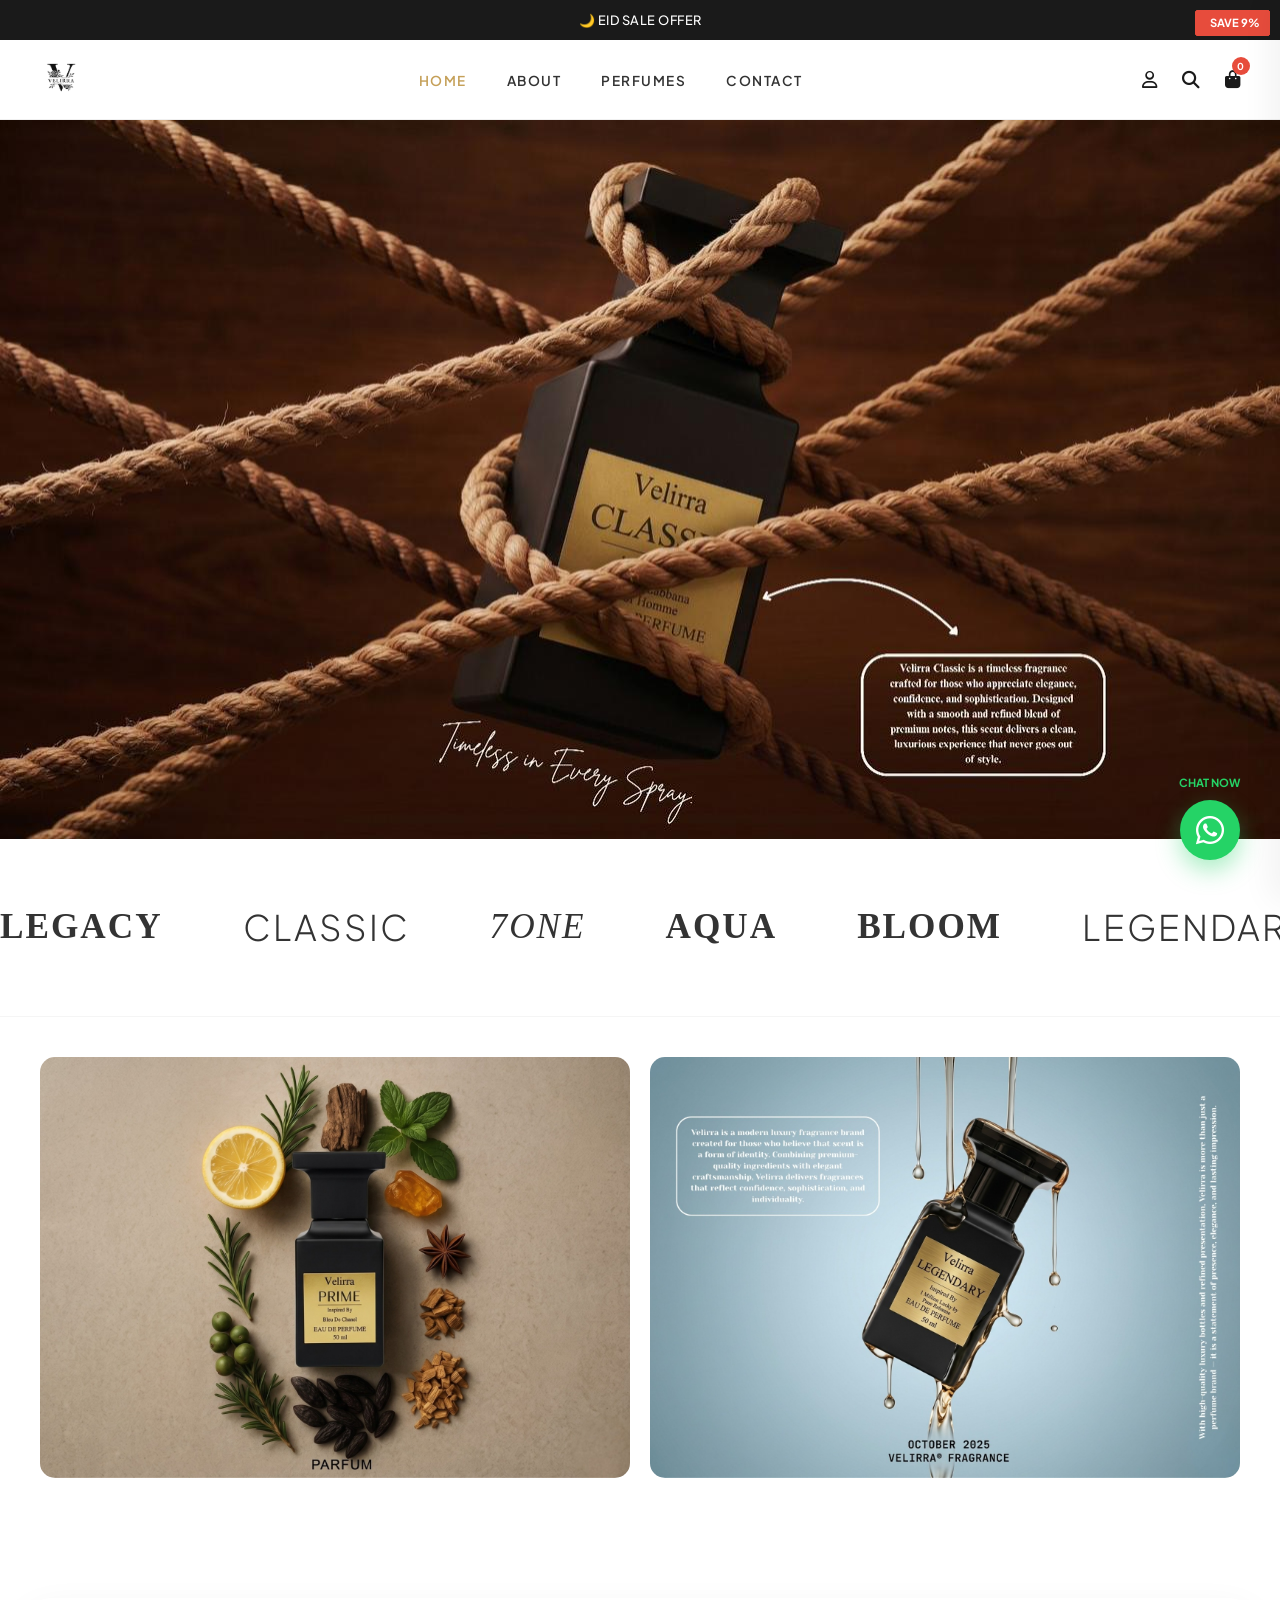
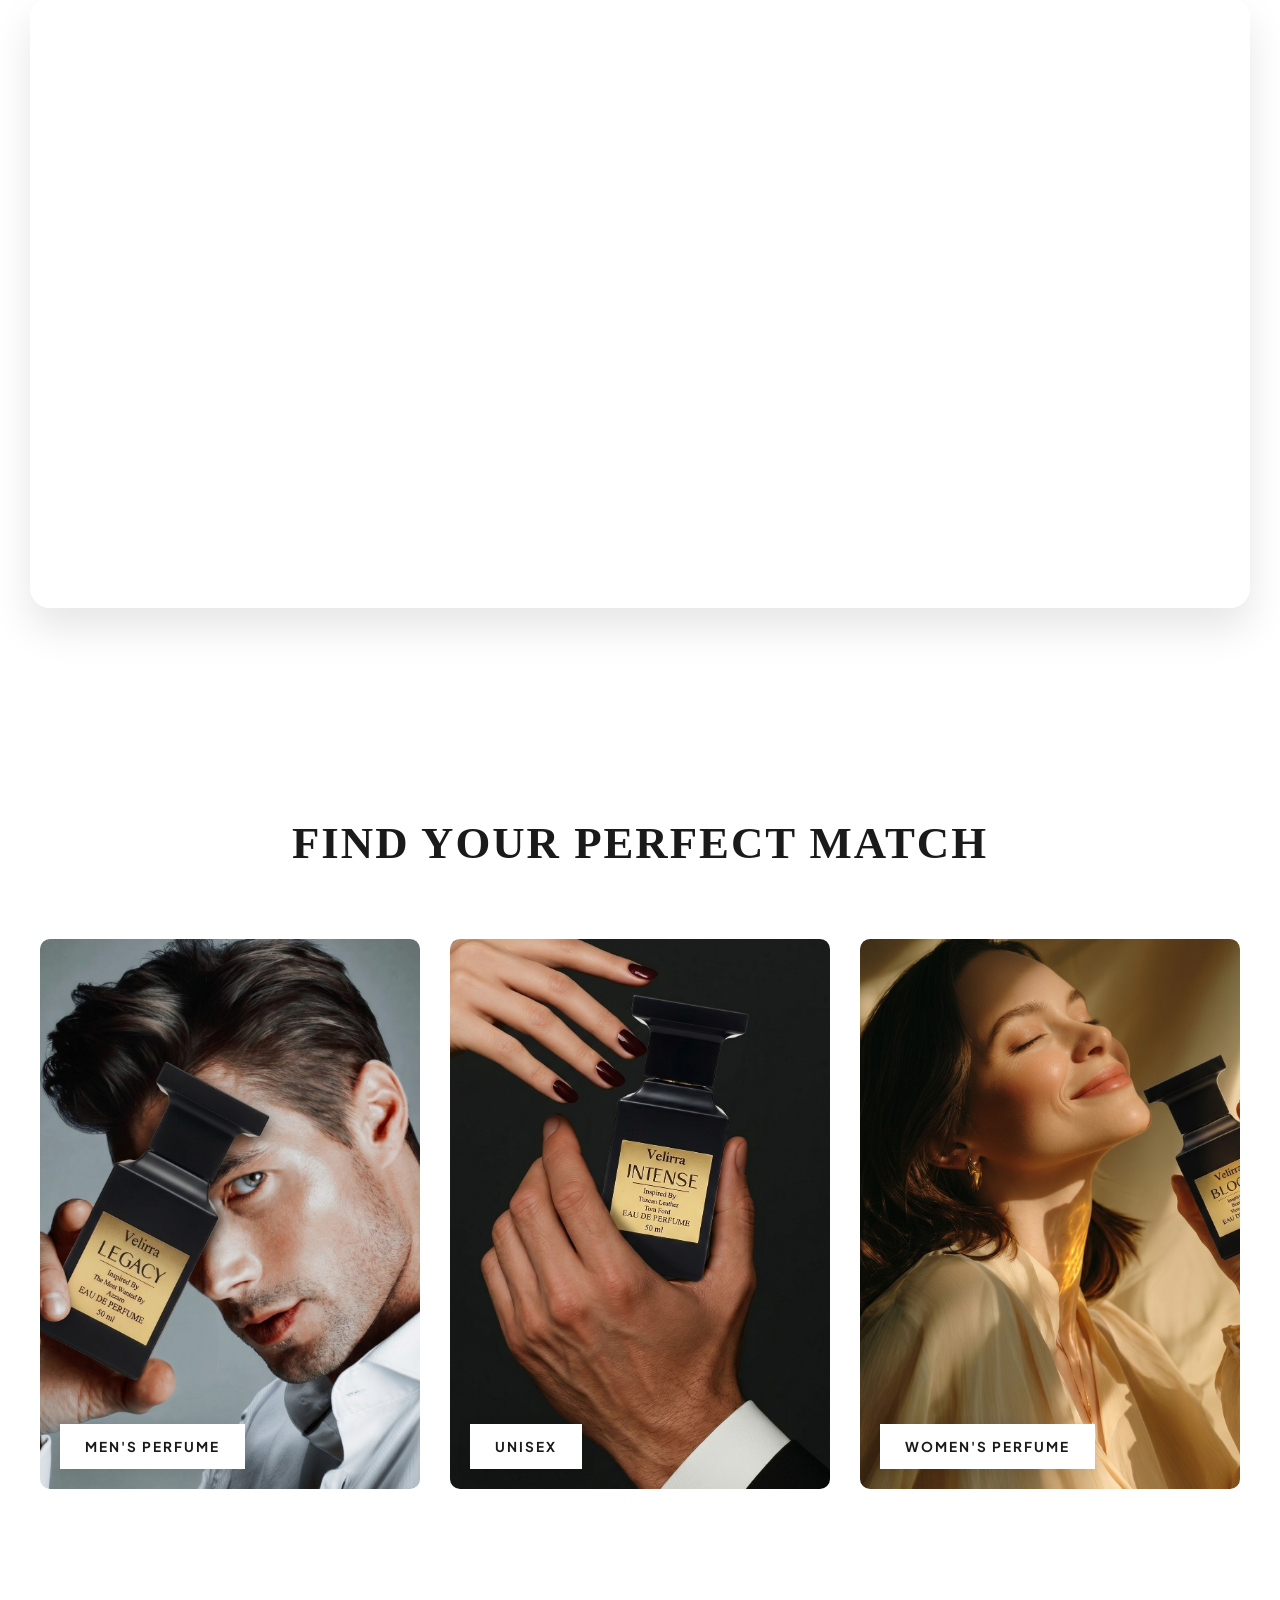
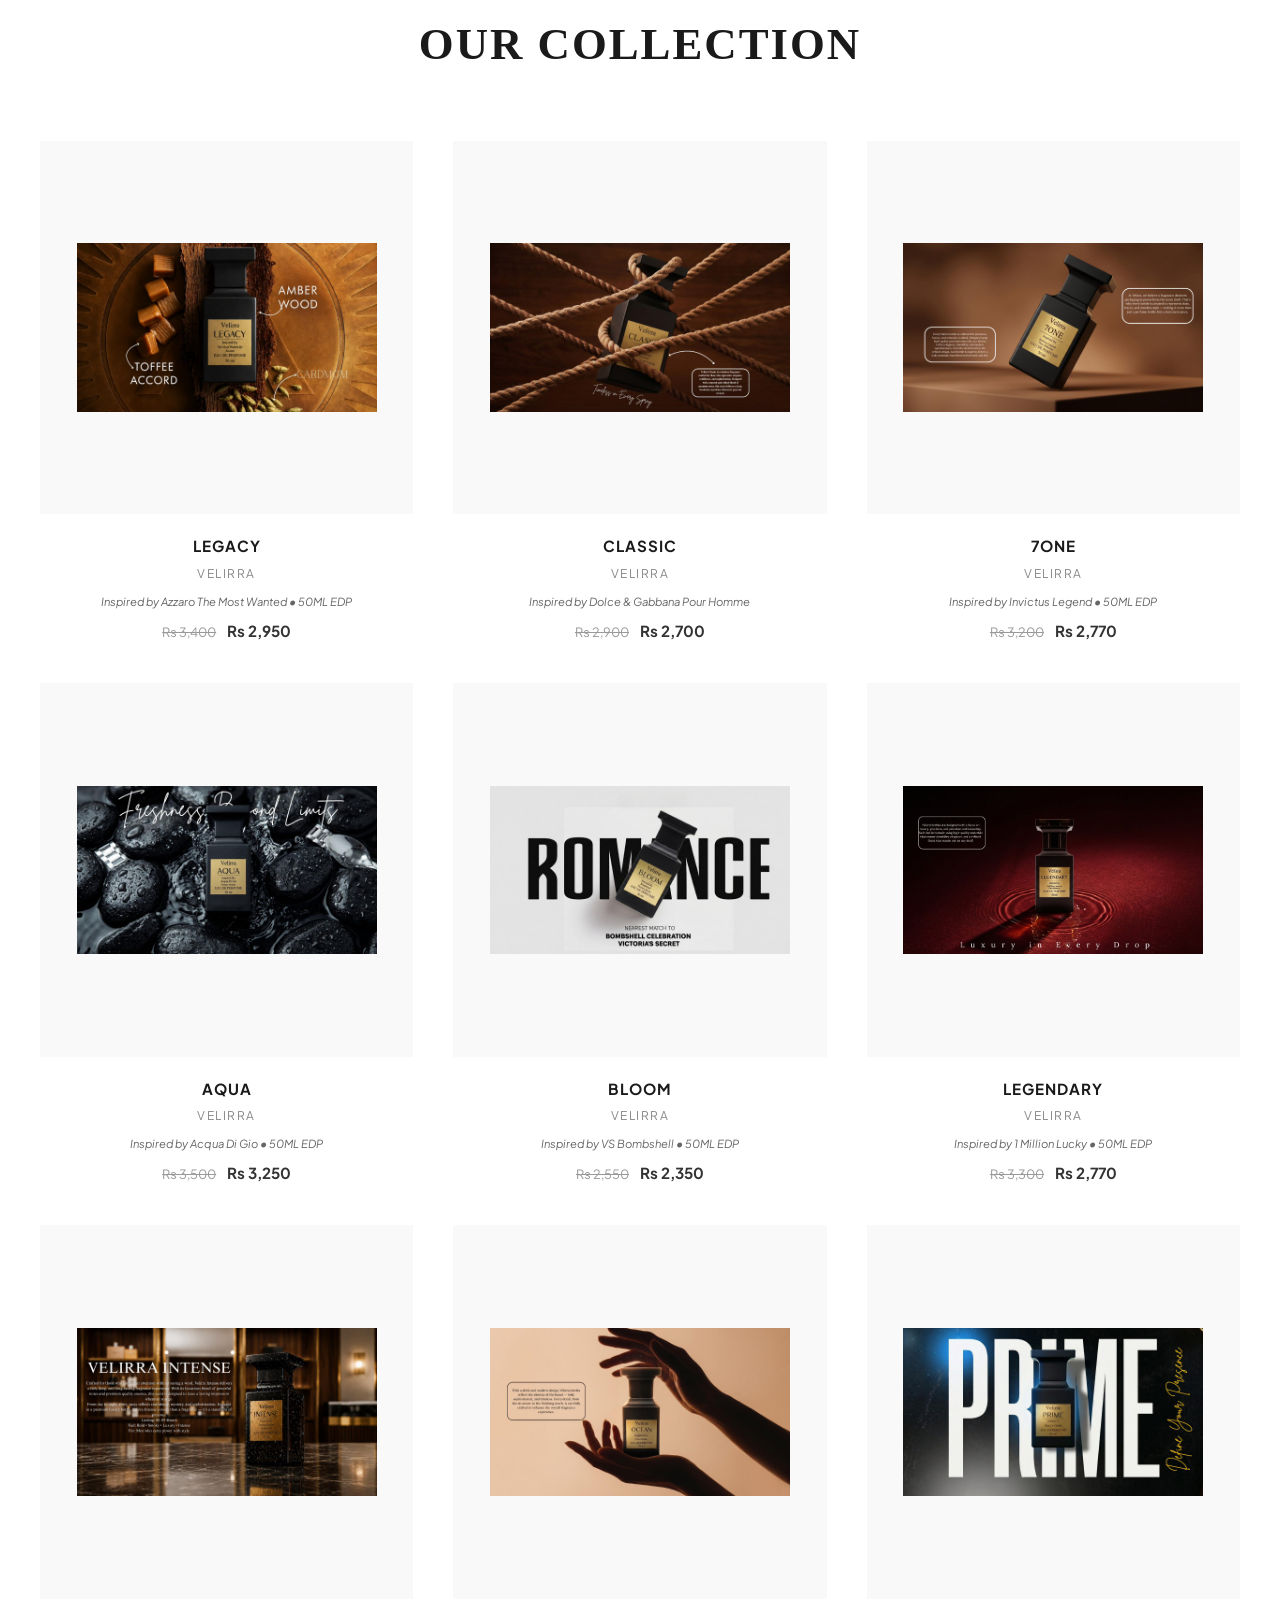
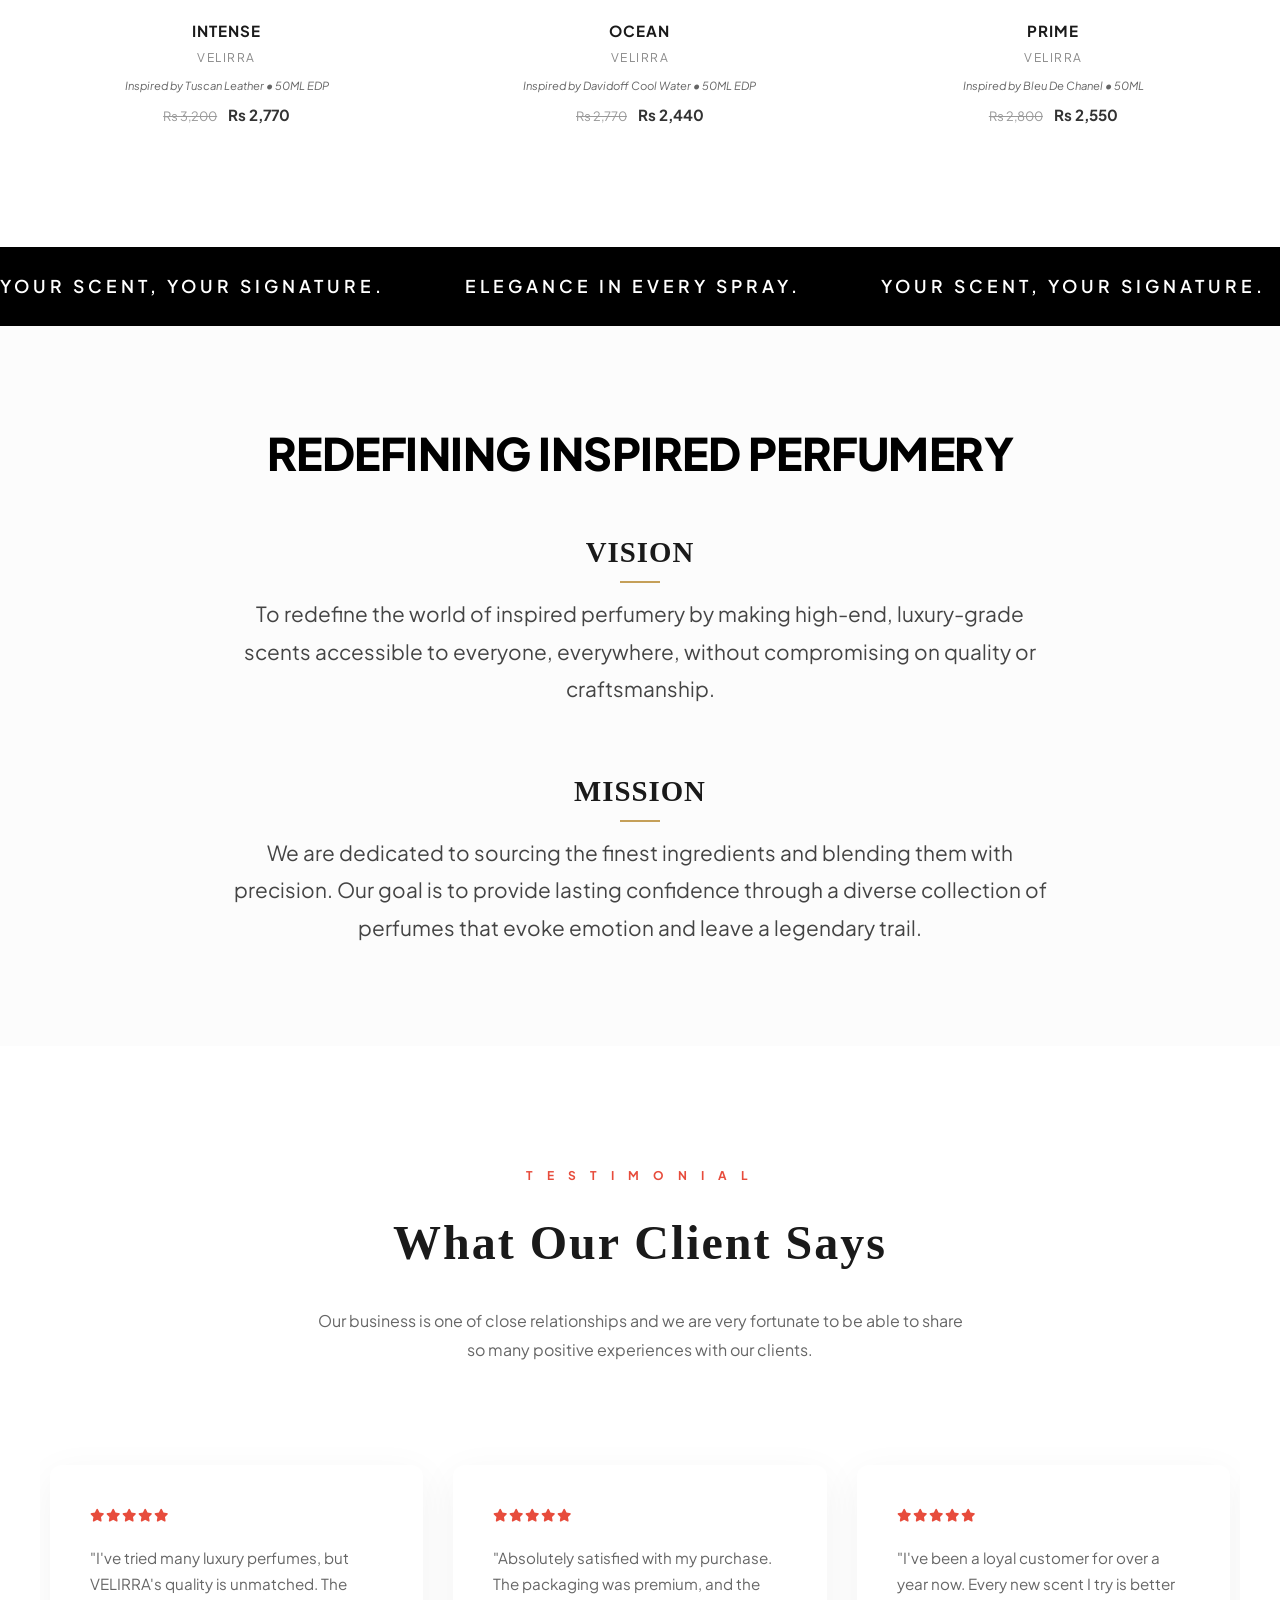
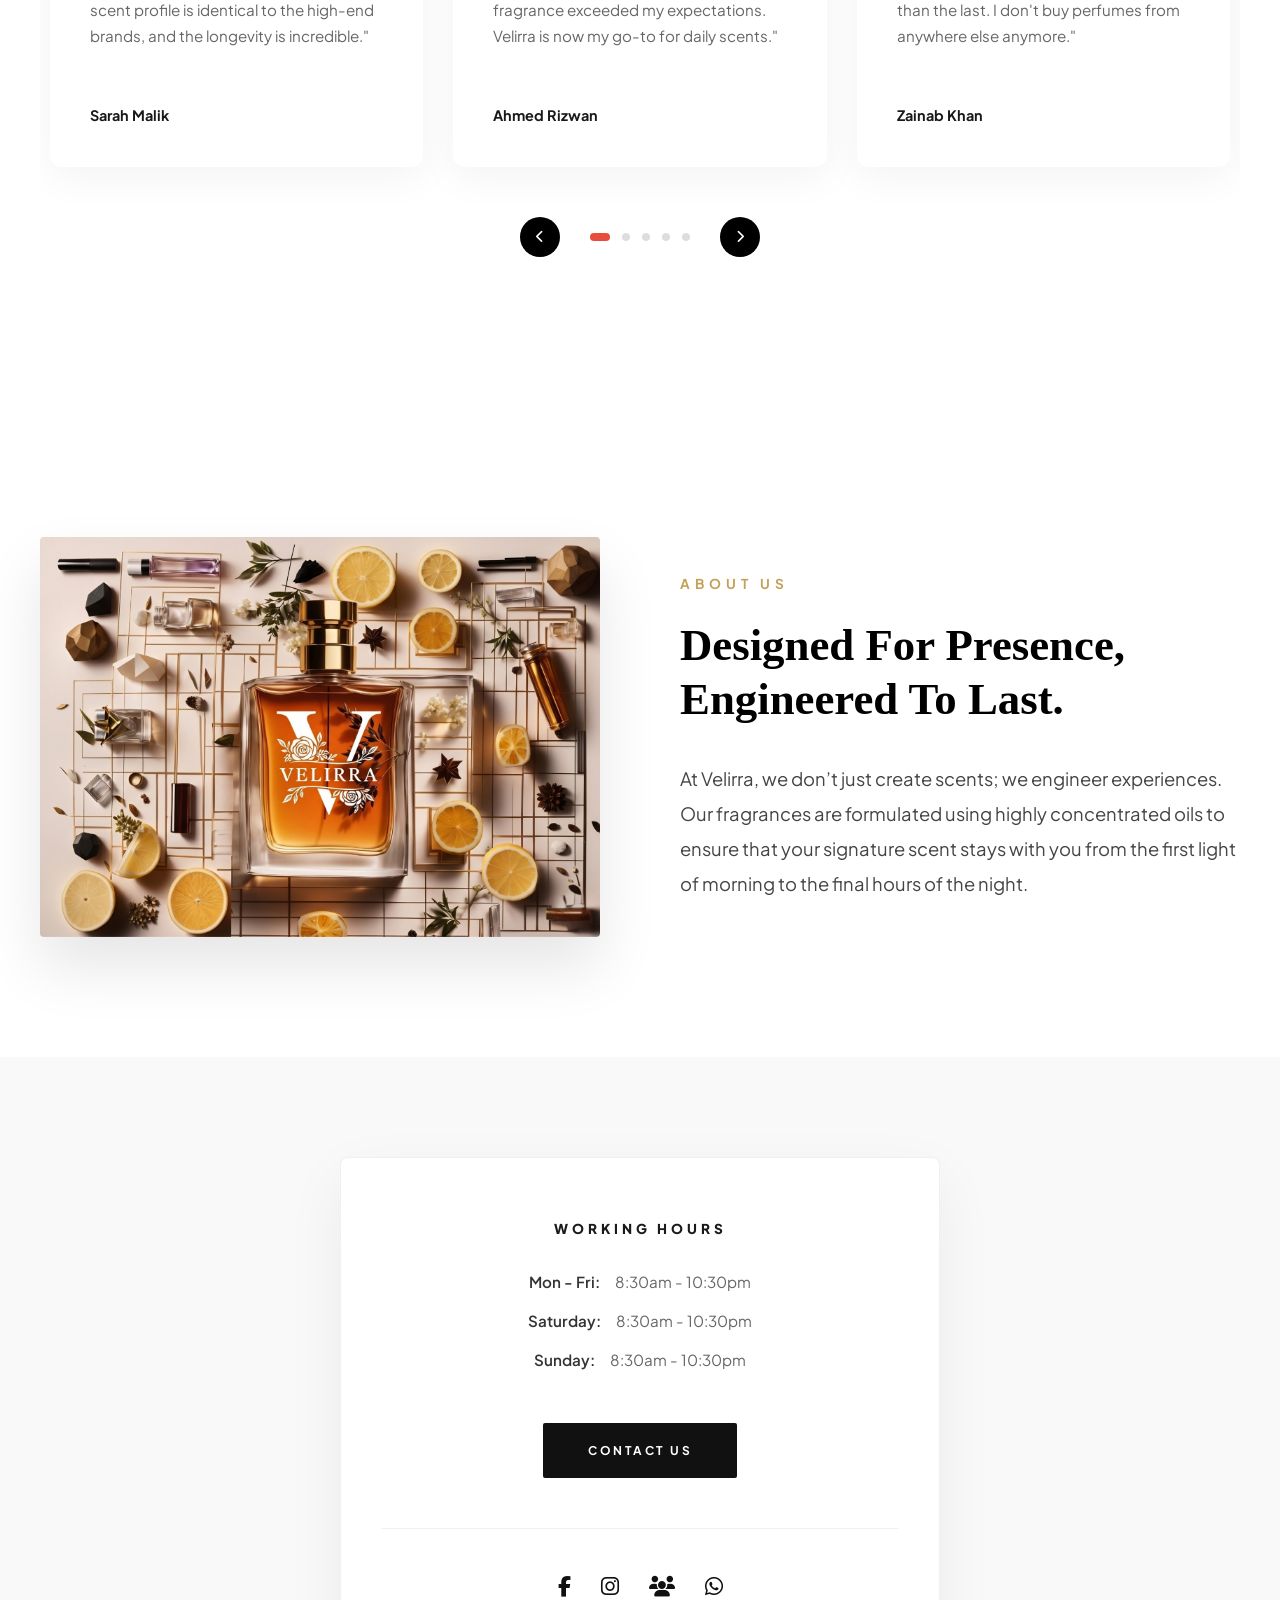
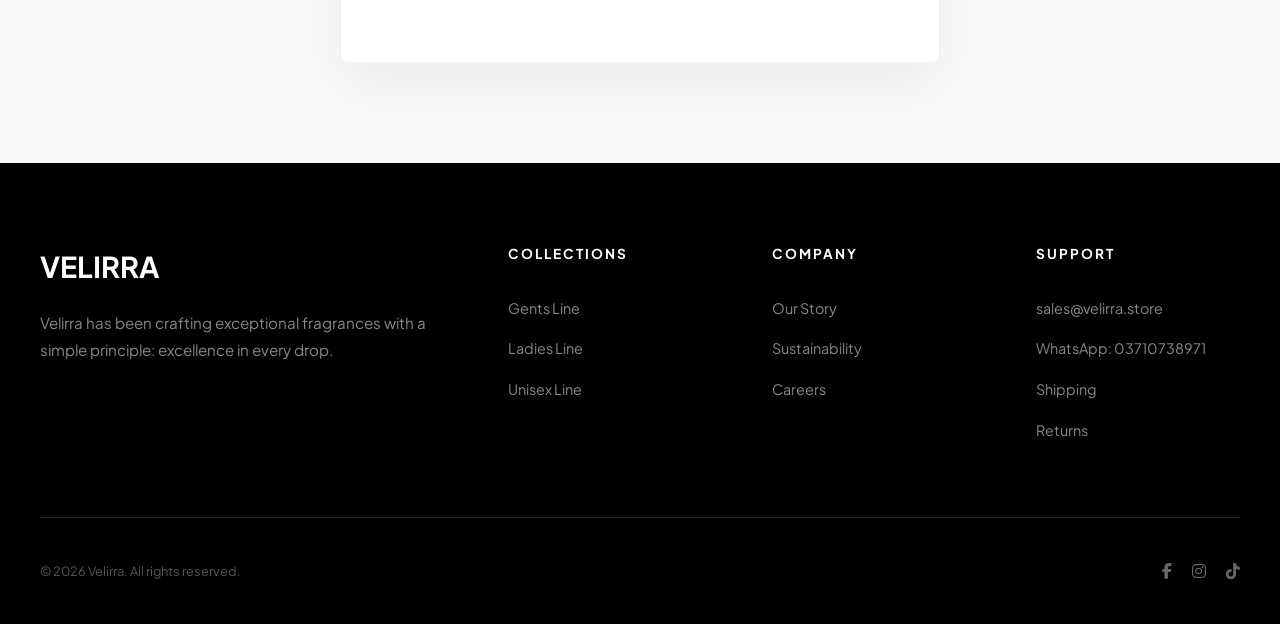
==== commit f7dff6a1: "Add files via upload" ====
--- a/index.html
+++ b/index.html
@@ -461,9 +461,15 @@
                     </div>
                 </div>
                 <div class="carousel-controls">
-                    <span class="dot active"></span>
-                    <span class="dot"></span>
-                    <span class="dot"></span>
+                    <button class="prev-test"><i class="fa-solid fa-chevron-left"></i></button>
+                    <div class="dots">
+                        <span class="dot active"></span>
+                        <span class="dot"></span>
+                        <span class="dot"></span>
+                        <span class="dot"></span>
+                        <span class="dot"></span>
+                    </div>
+                    <button class="next-test"><i class="fa-solid fa-chevron-right"></i></button>
                 </div>
             </div>
         </div>
@@ -487,12 +493,11 @@
         </div>
     </section>
 
-    <!-- Retail Store Section -->
+    <!-- Working Hours Section -->
     <section id="contact" class="store-section">
         <div class="container">
             <div class="store-card">
-                <h3>OUR RETAIL STORE</h3>
-                <p class="store-address">Main Peshawar Rd, Westridge 1,<br>Rawalpindi, Pakistan</p>
+                <h3>WORKING HOURS</h3>
                 <div class="store-timings">
                     <div class="timing-row">
                         <span>Mon - Fri:</span>
--- a/style.css
+++ b/style.css
@@ -156,6 +156,10 @@
         background-size: cover;
         /* Cover better for mobile aspect ratios */
     }
+
+    .featured-container {
+        flex-direction: column;
+    }
 }
 
 /* Brand Strip / Marquee */
@@ -773,9 +777,35 @@
 
 .carousel-controls {
     display: flex;
+    align-items: center;
     justify-content: center;
+    gap: 30px;
+    margin-top: 50px;
+}
+
+.carousel-controls button {
+    background: #000;
+    border: none;
+    width: 40px;
+    height: 40px;
+    border-radius: 50%;
+    color: #fff;
+    cursor: pointer;
+    transition: all 0.3s;
+    display: flex;
+    align-items: center;
+    justify-content: center;
+    font-size: 0.8rem;
+}
+
+.carousel-controls button:hover {
+    background: #e74c3c;
+    transform: scale(1.1);
+}
+
+.dots {
+    display: flex;
     gap: 12px;
-    margin-top: 50px;
 }
 
 .dot {
@@ -789,7 +819,8 @@
 
 .dot.active {
     background: #e74c3c;
-    transform: scale(1.3);
+    width: 20px;
+    border-radius: 4px;
 }
 
 @media (max-width: 768px) {
@@ -1573,4 +1604,31 @@
         width: 100%;
         right: -100%;
     }
+}
+
+/* HIGH PRIORITY MOBILE OVERRIDES */
+@media (max-width: 900px) {
+    .match-grid {
+        display: flex !important;
+        flex-direction: column !important;
+        gap: 20px !important;
+    }
+
+    .match-card {
+        width: 100% !important;
+        height: 400px !important;
+        margin-bottom: 20px !important;
+    }
+
+    .match-label {
+        font-size: 1.2rem !important;
+        bottom: 20px !important;
+        left: 20px !important;
+        padding: 15px 30px !important;
+    }
+
+    .section-title {
+        font-size: 2.2rem !important;
+        margin-bottom: 40px !important;
+    }
 }
